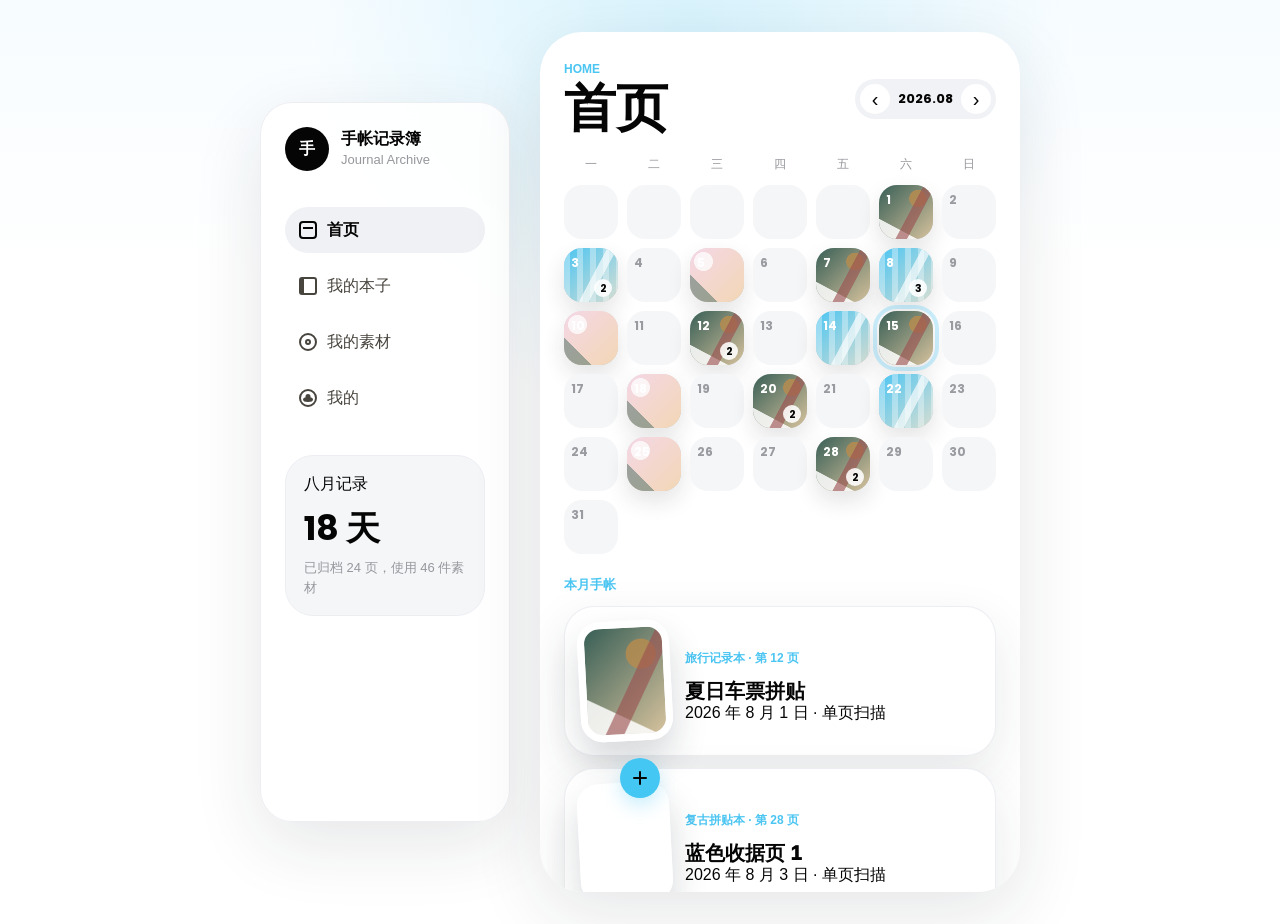
==== index.html @ 71280b36 "Add files via upload" ====
<!doctype html>
<html lang="zh-CN">
  <head>
    <meta charset="UTF-8" />
    <meta name="viewport" content="width=device-width, initial-scale=1.0" />
    <title>手帐记录簿</title>
    <link rel="stylesheet" href="./styles.css" />
  </head>
  <body>
    <main class="app-shell">
      <aside class="sidebar">
        <div class="brand">
          <div class="brand-mark">手</div>
          <div>
            <p>手帐记录簿</p>
            <span>Journal Archive</span>
          </div>
        </div>

        <nav class="nav-list" aria-label="主导航">
          <button class="nav-item active" data-view="calendar" type="button">
            <span class="icon calendar-icon"></span>
            首页
          </button>
          <button class="nav-item" data-view="notebooks" type="button">
            <span class="icon book-icon"></span>
            我的本子
          </button>
          <button class="nav-item" data-view="materials" type="button">
            <span class="icon tape-icon"></span>
            我的素材
          </button>
          <button class="nav-item" data-view="profile" type="button">
            <span class="icon user-icon"></span>
            我的
          </button>
        </nav>

        <section class="month-summary" aria-label="本月概览">
          <p>八月记录</p>
          <strong>18 天</strong>
          <span>已归档 24 页，使用 46 件素材</span>
        </section>
      </aside>

      <section class="phone-frame">
        <nav class="bottom-tabs" aria-label="底部导航">
          <button class="bottom-tab active" data-view="calendar" type="button">
            <span class="icon calendar-icon"></span>
            首页
          </button>
          <button class="bottom-tab" data-view="notebooks" type="button">
            <span class="icon book-icon"></span>
            我的本子
          </button>
          <button class="bottom-tab" data-view="materials" type="button">
            <span class="icon tape-icon"></span>
            我的素材
          </button>
          <button class="bottom-tab" data-view="profile" type="button">
            <span class="icon user-icon"></span>
            我的
          </button>
        </nav>

        <section class="view active" id="calendar-view">
          <div class="view-head">
            <div>
              <span class="eyebrow">Home</span>
              <h1>首页</h1>
            </div>
            <div class="month-switcher" aria-label="月份切换">
              <button type="button" aria-label="上个月">‹</button>
              <strong>2026.08</strong>
              <button type="button" aria-label="下个月">›</button>
            </div>
          </div>

          <div class="week-row" aria-hidden="true">
            <span>一</span><span>二</span><span>三</span><span>四</span><span>五</span><span>六</span><span>日</span>
          </div>

          <div class="calendar-grid" id="calendar-grid" aria-label="手帐日历"></div>

          <button class="home-add-button" id="home-add-button" type="button" aria-label="新增手帐记录">
            <span class="plus-icon"></span>
          </button>

          <section class="entry-list-block" aria-label="手帐卡片">
            <div class="entry-list-head">
              <p id="entry-list-kicker">本月手帐</p>
              <button class="clear-filter" id="clear-filter" type="button">全部</button>
            </div>
            <div class="entry-card-list" id="entry-card-list"></div>
          </section>
        </section>

        <section class="view" id="notebooks-view">
          <div class="view-head">
            <div>
              <span class="eyebrow">Notebook</span>
              <h1>我的本子</h1>
            </div>
            <button class="text-button" type="button">新增本子</button>
          </div>

          <div class="notebook-feature">
            <div class="notebook-cover">
              <span>2026</span>
            </div>
            <div>
              <p>正在使用</p>
              <h2>复古拼贴本</h2>
              <span>Midori A6 · 42 / 96 页</span>
            </div>
          </div>

          <div class="page-grid" aria-label="本子页面">
            <button class="page-thumb paper-collage" type="button"><span>40</span></button>
            <button class="page-thumb fresh" type="button"><span>41</span></button>
            <button class="page-thumb paper-collage blue" type="button"><span>42</span></button>
            <button class="page-thumb blank" type="button"><span>43</span></button>
            <button class="page-thumb paper-collage rose" type="button"><span>44</span></button>
            <button class="page-thumb blank" type="button"><span>45</span></button>
          </div>

          <section class="link-panel">
            <h2>扫描件归档</h2>
            <p>上传作品时选择本子、页码和单页 / 跨页，之后可以从本子详情里按页翻看。</p>
            <button class="primary-button" data-view="calendar" type="button">回首页新增手帐</button>
          </section>
        </section>

        <section class="view" id="materials-view">
          <div class="view-head">
            <div>
              <span class="eyebrow">Materials</span>
              <h1>我的素材</h1>
            </div>
            <button class="text-button" type="button">新增素材</button>
          </div>

          <div class="filter-row">
            <button class="active" type="button">全部</button>
            <button type="button">贴纸</button>
            <button type="button">胶带</button>
            <button type="button">推荐</button>
          </div>

          <div class="material-list">
            <article class="material-card">
              <div class="material-image leaf"></div>
              <div>
                <h2>植物旧票贴纸包</h2>
                <p>OURS · 2026/08/03 · ¥38</p>
                <span>推荐：纸质好，适合复古拼贴</span>
              </div>
            </article>
            <article class="material-card">
              <div class="material-image grid"></div>
              <div>
                <h2>蓝灰格纹胶带</h2>
                <p>mt · 2026/07/18 · ¥22</p>
                <span>一般：颜色好看，但边缘容易翘</span>
              </div>
            </article>
            <article class="material-card">
              <div class="material-image ticket"></div>
              <div>
                <h2>旅行票据便签</h2>
                <p>TRAVELER'S · 2026/06/21 · ¥46</p>
                <span>推荐：做日期标题很省心</span>
              </div>
            </article>
          </div>
        </section>

        <section class="view" id="profile-view">
          <div class="view-head">
            <div>
              <span class="eyebrow">Profile</span>
              <h1>我的主页</h1>
            </div>
          </div>

          <section class="profile-hero">
            <div class="profile-avatar">W</div>
            <div>
              <h2>Yichun 的手帐档案</h2>
              <p>最近归档到复古拼贴本第 42 页</p>
            </div>
          </section>

          <section class="profile-stats" aria-label="我的数据">
            <article class="profile-stat-card">
              <span>归档手帐</span>
              <strong>6</strong>
              <small>张</small>
            </article>
            <article class="profile-stat-card">
              <span>我的素材</span>
              <strong>6</strong>
              <small>件</small>
            </article>
            <article class="profile-stat-card">
              <span>我的手帐本</span>
              <strong>3</strong>
              <small>本</small>
            </article>
          </section>
        </section>

        <section class="view record-view" id="record-view">
          <header class="subpage-head">
            <button class="back-button" id="record-back" type="button" aria-label="返回首页">‹</button>
            <div>
              <span class="eyebrow">New Page</span>
              <h1>记录手帐</h1>
            </div>
          </header>

          <form class="entry-form">
            <section class="scan-result active" id="scan-result" aria-live="polite">
              <div class="scan-result-image paper-collage blue"></div>
              <div>
                <p id="scan-status">扫描完成</p>
                <h2>手帐页预览</h2>
                <span>已自动检测页面边缘并完成校正</span>
              </div>
            </section>

            <div class="form-grid">
              <label>
                日期
                <input type="date" value="2026-08-15" />
              </label>
              <label>
                标题
                <input type="text" value="海边票根拼贴" />
              </label>
              <label>
                选择本子
                <select>
                  <option>复古拼贴本</option>
                  <option>旅行记录本</option>
                  <option>日常拼贴本</option>
                </select>
              </label>
              <label>
                页码
                <input type="number" value="42" />
              </label>
              <label>
                页面类型
                <select>
                  <option>单页</option>
                  <option>跨页</option>
                  <option>正面</option>
                  <option>背面</option>
                </select>
              </label>
            </div>

            <button class="primary-button" type="button">保存到本子和首页</button>
          </form>
        </section>

        <section class="source-sheet" id="source-sheet" aria-hidden="true">
          <button class="sheet-backdrop" id="sheet-backdrop" type="button" aria-label="关闭"></button>
          <div class="sheet-panel">
            <div class="sheet-handle"></div>
            <h2>新增手帐页</h2>
            <p>选择照片来源</p>
            <button class="source-option" id="camera-option" type="button">
              <span class="camera-symbol"></span>
              打开相机
            </button>
            <button class="source-option" id="album-option" type="button">
              <span class="album-symbol"></span>
              我的相簿
            </button>
            <button class="source-cancel" id="source-cancel" type="button">取消</button>
          </div>
        </section>

        <input id="scan-input" class="hidden-file-input" type="file" accept="image/*" />

        <section class="story-viewer" id="story-viewer" aria-hidden="true">
          <button class="story-close" id="story-close" type="button" aria-label="返回首页">‹</button>
          <div class="story-progress" aria-hidden="true">
            <span></span>
            <span></span>
            <span></span>
          </div>
          <div class="story-stage">
            <div class="story-paper paper-collage" id="story-paper"></div>
          </div>
          <article class="story-caption">
            <p id="story-date">2026 年 8 月 15 日</p>
            <h2 id="story-title">海边票根拼贴</h2>
            <span id="story-meta">复古拼贴本 · 第 42 页 · 单页扫描</span>
            <div class="story-tags" id="story-tags"></div>
            <small id="story-note">今天用了偏冷的蓝灰色，和旧票据很搭。</small>
          </article>
        </section>
      </section>
    </main>

    <script src="./script.js"></script>
  </body>
</html>
---- styles.css ----
@import url("https://fonts.googleapis.com/css2?family=Poppins:wght@600;700;800;900&display=swap");

:root {
  color-scheme: light;
  --number-font: "Poppins", ui-sans-serif, -apple-system, BlinkMacSystemFont, "Segoe UI", sans-serif;
  --ink: #050505;
  --muted: #96979c;
  --paper: #ffffff;
  --paper-deep: #f4f5f7;
  --line: #eceef2;
  --green: #44c7f3;
  --red: #34bfee;
  --blue: #4bc5f2;
  --pink: #f4d7e6;
  --gold: #ffd447;
  --shadow: 0 22px 70px rgba(30, 36, 44, 0.11);
  --soft-shadow: 0 18px 48px rgba(38, 45, 56, 0.1);
}

* {
  box-sizing: border-box;
}

body {
  margin: 0;
  min-height: 100vh;
  background:
    radial-gradient(circle at 54% 5%, rgba(64, 199, 243, 0.18), transparent 34%),
    linear-gradient(180deg, #f7fcff 0%, #ffffff 30%, #ffffff 100%);
  color: var(--ink);
  font-family:
    ui-sans-serif,
    -apple-system,
    BlinkMacSystemFont,
    "Segoe UI",
    sans-serif;
}

button,
input,
select,
textarea {
  font: inherit;
}

button {
  cursor: pointer;
}

.app-shell {
  display: grid;
  grid-template-columns: 250px minmax(360px, 480px);
  gap: 30px;
  align-items: center;
  justify-content: center;
  min-height: 100vh;
  padding: 32px;
}

.sidebar {
  min-height: 720px;
  padding: 24px;
  border: 1px solid rgba(235, 237, 241, 0.9);
  border-radius: 32px;
  background: rgba(255, 255, 255, 0.86);
  box-shadow: var(--shadow);
  backdrop-filter: blur(18px);
}

.brand {
  display: flex;
  gap: 12px;
  align-items: center;
  margin-bottom: 36px;
}

.brand-mark {
  display: grid;
  width: 44px;
  height: 44px;
  place-items: center;
  border-radius: 50%;
  background: #050505;
  color: white;
  font-weight: 700;
}

.brand p,
.brand span,
.month-summary p,
.month-summary span,
.notebook-feature p,
.material-card p {
  margin: 0;
}

.brand p {
  font-weight: 900;
}

.brand span,
.month-summary span,
.notebook-feature span,
.material-card p,
.material-card span,
.link-panel p,
.upload-box small {
  color: var(--muted);
  font-size: 13px;
  line-height: 1.5;
}

.nav-list {
  display: grid;
  gap: 10px;
}

.nav-item {
  display: flex;
  align-items: center;
  gap: 10px;
  width: 100%;
  min-height: 46px;
  padding: 0 14px;
  border: 0;
  border-radius: 999px;
  background: transparent;
  color: #48443e;
  text-align: left;
}

.nav-item.active {
  background: #f0f1f4;
  color: var(--ink);
  font-weight: 900;
}

.icon {
  position: relative;
  width: 18px;
  height: 18px;
  flex: 0 0 auto;
}

.calendar-icon {
  border: 2px solid currentColor;
  border-radius: 4px;
}

.calendar-icon::before {
  position: absolute;
  top: 4px;
  left: 2px;
  right: 2px;
  height: 2px;
  background: currentColor;
  content: "";
}

.book-icon {
  border: 2px solid currentColor;
  border-left-width: 5px;
  border-radius: 3px;
}

.tape-icon {
  border: 2px solid currentColor;
  border-radius: 50%;
}

.tape-icon::before {
  position: absolute;
  inset: 4px;
  border: 2px solid currentColor;
  border-radius: 50%;
  content: "";
}

.plus-icon::before,
.plus-icon::after {
  position: absolute;
  inset: 8px 2px auto;
  height: 2px;
  border-radius: 2px;
  background: currentColor;
  content: "";
}

.plus-icon::after {
  transform: rotate(90deg);
}

.user-icon {
  border: 2px solid currentColor;
  border-radius: 50%;
}

.user-icon::before,
.user-icon::after {
  position: absolute;
  left: 50%;
  border-radius: 50%;
  background: currentColor;
  content: "";
  transform: translateX(-50%);
}

.user-icon::before {
  top: 3px;
  width: 5px;
  height: 5px;
}

.user-icon::after {
  bottom: 3px;
  width: 10px;
  height: 5px;
}

.month-summary {
  margin-top: 34px;
  padding: 18px;
  border-radius: 28px;
  background: #f5f6f8;
  border: 1px solid var(--line);
}

.month-summary strong {
  display: block;
  margin: 8px 0 4px;
  font-size: 34px;
}

.phone-frame {
  position: relative;
  overflow: hidden;
  min-height: 760px;
  max-height: 860px;
  border: 0;
  border-radius: 42px;
  background: var(--paper);
  box-shadow: var(--shadow);
}

.mobile-topbar {
  display: none;
}

.bottom-tabs {
  display: none;
}

.view {
  display: none;
  min-height: 736px;
  padding: 30px 24px 116px;
}

.view.active {
  display: block;
}

.view-head {
  display: flex;
  align-items: center;
  justify-content: space-between;
  gap: 16px;
  margin-bottom: 20px;
}

.eyebrow {
  display: block;
  margin-bottom: 4px;
  color: var(--blue);
  font-size: 12px;
  font-weight: 800;
  letter-spacing: 0;
  text-transform: uppercase;
}

h1,
h2 {
  margin: 0;
  letter-spacing: 0;
}

h1 {
  font-size: 52px;
  line-height: 1.08;
  font-weight: 950;
}

h2 {
  font-size: 20px;
  line-height: 1.2;
  font-weight: 950;
}

.month-switcher strong,
.day-cell span,
.day-cell small,
.calendar-strip strong,
.month-summary strong,
.notebook-cover span,
.page-thumb span,
.material-card p,
.profile-stat-card strong,
.profile-stat-card small,
input[type="date"],
input[type="number"],
#story-date,
#story-meta {
  font-family: var(--number-font);
}

.month-switcher {
  display: flex;
  align-items: center;
  gap: 8px;
  padding: 5px;
  border: 0;
  border-radius: 999px;
  background: #f1f2f5;
}

.month-switcher button,
.round-button {
  display: grid;
  width: 30px;
  height: 30px;
  place-items: center;
  border: 0;
  border-radius: 50%;
  background: #ffffff;
  color: var(--ink);
  font-size: 20px;
}

.search-pill {
  display: flex;
  align-items: center;
  gap: 12px;
  height: 62px;
  margin: 24px 0 34px;
  padding: 0 24px;
  border-radius: 999px;
  background: #f0f1f4;
  color: var(--muted);
}

.search-pill input {
  height: auto;
  padding: 0;
  border: 0;
  background: transparent;
  color: var(--ink);
  font-size: 26px;
  font-weight: 800;
}

.search-pill input::placeholder {
  color: #9b9ca1;
}

.search-icon {
  position: relative;
  width: 28px;
  height: 28px;
  flex: 0 0 auto;
  border: 4px solid #050505;
  border-radius: 50%;
}

.search-icon::after {
  position: absolute;
  right: -9px;
  bottom: -7px;
  width: 13px;
  height: 4px;
  border-radius: 999px;
  background: #050505;
  content: "";
  transform: rotate(45deg);
}

.month-switcher strong {
  font-size: 13px;
}

.calendar-strip {
  display: grid;
  grid-template-columns: repeat(3, 1fr);
  gap: 10px;
  margin-bottom: 18px;
}

.calendar-strip div {
  padding: 14px 10px;
  border: 1px solid var(--line);
  border-radius: 8px;
  background: #fffaf0;
}

.calendar-strip strong,
.calendar-strip span {
  display: block;
  text-align: center;
}

.calendar-strip strong {
  font-size: 20px;
}

.calendar-strip span {
  color: var(--muted);
  font-size: 12px;
}

.week-row,
.calendar-grid {
  display: grid;
  grid-template-columns: repeat(7, minmax(0, 1fr));
  gap: 9px;
}

.week-row {
  margin-top: 10px;
  margin-bottom: 12px;
  color: var(--muted);
  font-size: 12px;
  text-align: center;
}

.day-cell {
  position: relative;
  display: grid;
  aspect-ratio: 1;
  min-width: 0;
  place-items: center;
  border: 0;
  border-radius: 18px;
  background: #f5f6f8;
  color: #9a9ba0;
  font-weight: 700;
}

.day-cell.has-entry {
  overflow: hidden;
  border-color: transparent;
  color: #fff;
  box-shadow:
    inset 0 -34px 28px rgba(0, 0, 0, 0.2),
    0 10px 22px rgba(30, 36, 44, 0.12);
}

.day-cell.today {
  outline: 4px solid rgba(68, 199, 243, 0.28);
  outline-offset: 2px;
}

.day-cell.selected {
  outline: 3px solid #050505;
  outline-offset: 2px;
}

.day-cell span {
  position: absolute;
  top: 6px;
  left: 7px;
  z-index: 2;
  font-size: 12px;
  font-weight: 700;
}

.day-cell small {
  position: absolute;
  right: 6px;
  bottom: 5px;
  z-index: 2;
  min-width: 18px;
  height: 18px;
  padding: 0 4px;
  border-radius: 999px;
  background: rgba(255, 255, 255, 0.88);
  color: var(--ink);
  font-size: 11px;
  font-weight: 700;
  line-height: 18px;
  text-align: center;
}

.day-art {
  position: absolute;
  inset: 0;
}

.home-add-button {
  position: fixed;
  left: 50%;
  bottom: 102px;
  z-index: 24;
  display: grid;
  width: 40px;
  height: 40px;
  place-items: center;
  margin: 0;
  border: 0;
  border-radius: 50%;
  background: #44c7f3;
  color: #050505;
  box-shadow: 0 8px 18px rgba(68, 199, 243, 0.28);
  transform: translateX(-50%);
}

.home-add-button .plus-icon {
  width: 16px;
  height: 16px;
}

.home-add-button .plus-icon::before,
.home-add-button .plus-icon::after {
  top: 50%;
  left: 50%;
  right: auto;
  width: 14px;
  height: 2px;
  background: currentColor;
  transform: translate(-50%, -50%);
}

.home-add-button .plus-icon::after {
  transform: translate(-50%, -50%) rotate(90deg);
}

.subpage-head {
  display: flex;
  align-items: center;
  gap: 16px;
  margin-bottom: 22px;
}

.back-button {
  display: grid;
  width: 44px;
  height: 44px;
  flex: 0 0 auto;
  place-items: center;
  border: 0;
  border-radius: 50%;
  background: #f0f1f4;
  color: #050505;
  font-size: 34px;
  line-height: 1;
}

.record-view h1 {
  font-size: 42px;
}

.source-sheet {
  position: absolute;
  inset: 0;
  z-index: 50;
  display: none;
}

.source-sheet.open {
  display: block;
}

.sheet-backdrop {
  position: absolute;
  inset: 0;
  border: 0;
  background: rgba(0, 0, 0, 0.16);
  backdrop-filter: blur(5px);
}

.sheet-panel {
  position: absolute;
  right: 14px;
  bottom: 14px;
  left: 14px;
  padding: 12px 14px 14px;
  border-radius: 34px;
  background: rgba(255, 255, 255, 0.94);
  box-shadow: 0 28px 80px rgba(30, 36, 44, 0.24);
  backdrop-filter: blur(18px);
}

.sheet-handle {
  width: 48px;
  height: 5px;
  margin: 0 auto 18px;
  border-radius: 999px;
  background: #d2d4d9;
}

.sheet-panel h2,
.sheet-panel p {
  margin: 0;
  text-align: center;
}

.sheet-panel h2 {
  font-size: 24px;
}

.sheet-panel p {
  margin-top: 5px;
  margin-bottom: 16px;
  color: var(--muted);
  font-size: 14px;
  font-weight: 800;
}

.source-option,
.source-cancel {
  width: 100%;
  min-height: 58px;
  border: 0;
  border-radius: 22px;
  font-weight: 950;
}

.source-option {
  display: flex;
  align-items: center;
  justify-content: center;
  gap: 10px;
  margin-bottom: 10px;
  background: #f0f1f4;
  color: #050505;
  font-size: 18px;
}

.source-cancel {
  margin-top: 4px;
  background: #050505;
  color: #ffffff;
}

.camera-symbol,
.album-symbol {
  position: relative;
  width: 24px;
  height: 20px;
  flex: 0 0 auto;
}

.camera-symbol {
  border: 3px solid currentColor;
  border-radius: 7px;
}

.camera-symbol::before {
  position: absolute;
  top: -7px;
  left: 5px;
  width: 10px;
  height: 5px;
  border-radius: 4px 4px 0 0;
  background: currentColor;
  content: "";
}

.camera-symbol::after {
  position: absolute;
  top: 4px;
  left: 7px;
  width: 6px;
  height: 6px;
  border: 2px solid currentColor;
  border-radius: 50%;
  content: "";
}

.album-symbol {
  border: 3px solid currentColor;
  border-radius: 6px;
  transform: rotate(-4deg);
}

.album-symbol::before {
  position: absolute;
  inset: 3px -6px -5px 5px;
  border: 3px solid currentColor;
  border-radius: 6px;
  content: "";
}

.hidden-file-input {
  position: absolute;
  width: 1px;
  height: 1px;
  opacity: 0;
  pointer-events: none;
}

.paper-collage,
.day-art.paper-collage {
  background:
    linear-gradient(118deg, transparent 54%, rgba(154, 79, 79, 0.62) 55% 68%, transparent 69%),
    linear-gradient(28deg, rgba(255, 255, 255, 0.85) 0 24%, transparent 25%),
    radial-gradient(circle at 72% 25%, rgba(185, 139, 76, 0.8) 0 15%, transparent 16%),
    linear-gradient(135deg, #385f56, #d6c29d);
}

.day-art.blue,
.paper-collage.blue {
  background:
    linear-gradient(118deg, transparent 52%, rgba(255, 255, 255, 0.65) 53% 64%, transparent 65%),
    repeating-linear-gradient(90deg, rgba(255, 255, 255, 0.35) 0 6px, transparent 6px 13px),
    linear-gradient(135deg, var(--blue), #d8ded2);
}

.day-art.rose,
.paper-collage.rose {
  background:
    radial-gradient(circle at 25% 25%, rgba(255, 255, 255, 0.76) 0 16%, transparent 17%),
    linear-gradient(45deg, rgba(49, 95, 85, 0.45) 0 25%, transparent 26%),
    linear-gradient(135deg, var(--pink), #f3d7b5);
}

.entry-card,
.notebook-feature,
.material-card,
.link-panel {
  display: flex;
  gap: 14px;
  align-items: center;
  margin-top: 22px;
  padding: 14px;
  width: 100%;
  border: 1px solid rgba(235, 237, 241, 0.9);
  border-radius: 30px;
  background: #ffffff;
  color: var(--ink);
  text-align: left;
  box-shadow: var(--soft-shadow);
  font: inherit;
}

.entry-list-block {
  margin-top: 22px;
}

.entry-list-head {
  display: flex;
  align-items: center;
  justify-content: space-between;
  gap: 12px;
  margin-bottom: 12px;
}

.entry-list-head p {
  margin: 0;
  color: var(--blue);
  font-size: 13px;
  font-weight: 950;
}

.clear-filter {
  min-height: 32px;
  padding: 0 14px;
  border: 0;
  border-radius: 999px;
  background: #f0f1f4;
  color: #050505;
  font-size: 13px;
  font-weight: 900;
}

.clear-filter[hidden] {
  display: none;
}

.entry-card-list {
  display: grid;
  gap: 12px;
}

.entry-card {
  margin-top: 0;
  appearance: none;
}

.entry-card h2 {
  margin-top: 3px;
}

.scan-preview {
  width: 92px;
  height: 120px;
  flex: 0 0 auto;
  border: 7px solid #ffffff;
  border-radius: 22px;
  box-shadow: 0 18px 34px rgba(36, 43, 53, 0.18);
  transform: rotate(-3deg);
}

.entry-card p,
.notebook-feature p {
  color: var(--blue);
  font-size: 12px;
  font-weight: 800;
}

.text-button,
.primary-button {
  border: 0;
  border-radius: 999px;
  font-weight: 950;
}

.text-button {
  padding: 10px 12px;
  background: #f0f1f4;
  color: #050505;
}

.primary-button {
  min-height: 46px;
  padding: 0 18px;
  background: #050505;
  color: white;
}

.notebook-feature {
  align-items: stretch;
  margin-top: 0;
}

.notebook-cover {
  display: grid;
  width: 112px;
  min-height: 150px;
  place-items: end center;
  padding: 18px 12px;
  border-radius: 24px;
  background:
    linear-gradient(90deg, rgba(0, 0, 0, 0.15) 0 7px, transparent 8px),
    linear-gradient(135deg, #dff7ff, #ffffff 42%, #44c7f3);
  color: #050505;
  font-weight: 900;
  box-shadow: var(--soft-shadow);
}

.page-grid {
  display: grid;
  grid-template-columns: repeat(3, 1fr);
  gap: 14px;
  margin-top: 18px;
}

.page-thumb {
  position: relative;
  aspect-ratio: 0.72;
  border: 8px solid #ffffff;
  border-radius: 24px;
  overflow: hidden;
  background: #f5f6f8;
  box-shadow: var(--soft-shadow);
}

.page-thumb span {
  position: absolute;
  right: 7px;
  bottom: 6px;
  padding: 2px 6px;
  border-radius: 999px;
  background: rgba(255, 255, 255, 0.9);
  color: var(--ink);
  font-size: 11px;
  font-weight: 800;
}

.page-thumb.fresh {
  background:
    repeating-linear-gradient(0deg, rgba(106, 135, 168, 0.18) 0 1px, transparent 1px 18px),
    #f7f8fa;
}

.page-thumb.blank {
  background: #f6f7f9;
}

.link-panel {
  display: block;
}

.link-panel p {
  margin: 8px 0 14px;
}

.filter-row {
  display: flex;
  gap: 8px;
  overflow-x: auto;
  padding-bottom: 4px;
}

.filter-row button {
  min-height: 36px;
  padding: 0 14px;
  border: 0;
  border-radius: 999px;
  background: #f0f1f4;
  white-space: nowrap;
}

.filter-row button.active {
  background: var(--ink);
  color: white;
}

.material-list {
  display: grid;
  gap: 12px;
  margin-top: 18px;
}

.material-card {
  margin-top: 0;
}

.material-image {
  width: 72px;
  height: 72px;
  flex: 0 0 auto;
  border: 6px solid #ffffff;
  border-radius: 22px;
  box-shadow: 0 12px 24px rgba(38, 45, 56, 0.12);
}

.material-image.leaf {
  background:
    radial-gradient(ellipse at 35% 35%, rgba(49, 95, 85, 0.85) 0 20%, transparent 21%),
    radial-gradient(ellipse at 68% 60%, rgba(49, 95, 85, 0.55) 0 18%, transparent 19%),
    #eadfce;
}

.material-image.grid {
  background:
    repeating-linear-gradient(0deg, rgba(255, 255, 255, 0.45) 0 5px, transparent 5px 12px),
    repeating-linear-gradient(90deg, rgba(255, 255, 255, 0.45) 0 5px, transparent 5px 12px),
    var(--blue);
}

.material-image.ticket {
  background:
    radial-gradient(circle at left center, #fffaf2 0 9px, transparent 10px),
    radial-gradient(circle at right center, #fffaf2 0 9px, transparent 10px),
    linear-gradient(90deg, #d5a06f 0 34%, #f2d8a8 35% 66%, #9a4f4f 67%);
}

.entry-form {
  display: grid;
  gap: 16px;
}

.entry-form.scanned .upload-box {
  min-height: 102px;
  border-style: solid;
}

.profile-hero {
  display: flex;
  gap: 14px;
  align-items: center;
  margin-bottom: 16px;
  padding: 14px;
  border: 1px solid rgba(235, 237, 241, 0.9);
  border-radius: 30px;
  background: #ffffff;
  box-shadow: var(--soft-shadow);
}

.profile-avatar {
  display: grid;
  width: 58px;
  height: 58px;
  flex: 0 0 auto;
  place-items: center;
  border-radius: 50%;
  background: var(--blue);
  color: white;
  font-size: 22px;
  font-weight: 900;
}

.profile-hero p {
  margin: 6px 0 0;
  color: var(--muted);
  font-size: 13px;
  line-height: 1.5;
}

.profile-actions {
  display: grid;
  grid-template-columns: 1fr 1fr;
  gap: 10px;
  margin-bottom: 16px;
}

.profile-stats {
  display: grid;
  gap: 12px;
}

.profile-stat-card {
  display: grid;
  grid-template-columns: 1fr auto auto;
  gap: 8px;
  align-items: baseline;
  padding: 22px;
  border-radius: 30px;
  background: #f5f6f8;
  box-shadow: inset 0 0 0 1px rgba(235, 237, 241, 0.72);
}

.profile-stat-card span {
  font-size: 18px;
  font-weight: 950;
}

.profile-stat-card strong {
  font-size: 42px;
  font-weight: 950;
  line-height: 1;
}

.profile-stat-card small {
  color: var(--muted);
  font-size: 16px;
  font-weight: 900;
}

.upload-box {
  display: grid;
  min-height: 158px;
  place-items: center;
  padding: 24px;
  border: 0;
  border-radius: 30px;
  background:
    radial-gradient(circle at 50% 0%, rgba(68, 199, 243, 0.18), transparent 42%),
    #f5f6f8;
  box-shadow: inset 0 0 0 1px rgba(235, 237, 241, 0.7);
  text-align: center;
}

.upload-box strong,
.upload-box small {
  display: block;
}

.upload-box input {
  position: absolute;
  opacity: 0;
  pointer-events: none;
}

.upload-icon {
  position: relative;
  width: 38px;
  height: 38px;
  margin-bottom: 8px;
  border: 3px solid #050505;
  border-radius: 12px;
}

.upload-icon::before,
.upload-icon::after {
  position: absolute;
  content: "";
}

.upload-icon::before {
  left: 8px;
  right: 8px;
  bottom: 8px;
  height: 12px;
  border-radius: 3px;
  background: #050505;
}

.upload-icon::after {
  top: 7px;
  left: 12px;
  width: 10px;
  height: 10px;
  border-radius: 50%;
  background: var(--blue);
}

.scan-result {
  display: none;
  gap: 14px;
  align-items: center;
  padding: 12px;
  border: 1px solid rgba(235, 237, 241, 0.9);
  border-radius: 30px;
  background: #ffffff;
  box-shadow: var(--soft-shadow);
}

.scan-result.active,
.entry-form.scanned .scan-result,
.entry-form.scanning .scan-result {
  display: flex;
}

.scan-result-image {
  width: 76px;
  height: 106px;
  flex: 0 0 auto;
  border: 6px solid #ffffff;
  border-radius: 20px;
  box-shadow: 0 16px 30px rgba(38, 45, 56, 0.16);
  transform: perspective(400px) rotateX(0deg);
}

.entry-form.scanning .scan-result-image {
  filter: blur(1px) saturate(0.8);
}

.entry-form.scanned .scan-result-image {
  filter: contrast(1.08) brightness(1.08) saturate(0.92);
}

.scan-result p,
.scan-result h2,
.scan-result span {
  margin: 0;
}

.scan-result p {
  color: var(--blue);
  font-size: 12px;
  font-weight: 900;
}

.scan-result span {
  display: block;
  margin-top: 5px;
  color: var(--muted);
  font-size: 13px;
  line-height: 1.5;
}

.form-grid {
  display: grid;
  grid-template-columns: repeat(2, minmax(0, 1fr));
  gap: 12px;
}

label {
  display: grid;
  gap: 7px;
  color: #050505;
  font-size: 13px;
  font-weight: 900;
}

input,
select,
textarea {
  width: 100%;
  min-width: 0;
  border: 0;
  border-radius: 18px;
  background: #f5f6f8;
  color: var(--ink);
  outline: none;
}

input,
select {
  height: 44px;
  padding: 0 12px;
}

textarea {
  min-height: 96px;
  resize: vertical;
  padding: 12px;
  line-height: 1.5;
}

.story-viewer {
  position: absolute;
  inset: 0;
  z-index: 40;
  display: none;
  min-height: 100%;
  padding: 18px;
  background: #090909;
  color: white;
}

.story-viewer.open {
  display: grid;
  grid-template-rows: auto minmax(0, 1fr) auto;
  gap: 14px;
}

.story-close {
  position: absolute;
  top: 22px;
  right: 20px;
  z-index: 3;
  width: 34px;
  height: 34px;
  border: 0;
  border-radius: 50%;
  background: rgba(255, 255, 255, 0.16);
  color: white;
  font-size: 26px;
  line-height: 1;
}

.story-progress {
  display: grid;
  grid-template-columns: repeat(3, 1fr);
  gap: 6px;
  padding-right: 46px;
}

.story-progress span {
  height: 3px;
  border-radius: 999px;
  background: rgba(255, 255, 255, 0.28);
}

.story-progress span:first-child {
  background: white;
}

.story-stage {
  position: relative;
  display: grid;
  min-height: 0;
  place-items: center;
}

.story-paper {
  width: min(86%, 330px);
  aspect-ratio: 0.72;
  border: 10px solid #ffffff;
  border-radius: 26px;
  box-shadow: 0 26px 80px rgba(0, 0, 0, 0.46);
}

.story-nav {
  position: absolute;
  top: 50%;
  display: grid;
  width: 36px;
  height: 54px;
  place-items: center;
  border: 0;
  border-radius: 999px;
  background: rgba(255, 255, 255, 0.16);
  color: white;
  font-size: 34px;
  transform: translateY(-50%);
}

.story-nav.prev {
  left: 0;
}

.story-nav.next {
  right: 0;
}

.story-caption {
  padding: 14px 4px 2px;
}

.story-caption p,
.story-caption span,
.story-caption small {
  margin: 0;
}

.story-caption p {
  color: rgba(255, 255, 255, 0.62);
  font-size: 13px;
  font-weight: 800;
}

.story-caption h2 {
  margin-top: 5px;
  font-size: 24px;
}

.story-caption span,
.story-caption small {
  display: block;
  color: rgba(255, 255, 255, 0.72);
  font-size: 13px;
  line-height: 1.5;
}

.story-tags {
  display: flex;
  flex-wrap: wrap;
  gap: 7px;
  margin: 12px 0 10px;
}

.story-tags span {
  padding: 5px 9px;
  border: 1px solid rgba(255, 255, 255, 0.18);
  border-radius: 999px;
  background: rgba(255, 255, 255, 0.1);
}

@media (max-width: 760px) {
  .app-shell {
    display: block;
    padding: 0;
  }

  .sidebar {
    display: none;
  }

  .phone-frame {
    min-height: 100vh;
    max-height: none;
    border: 0;
    border-radius: 0;
  }

  .mobile-topbar {
    display: flex;
    align-items: center;
    justify-content: space-between;
    padding: 18px 24px 8px;
  }

  .mobile-topbar p,
  .mobile-topbar span {
    margin: 0;
  }

  .mobile-topbar p {
    font-weight: 950;
  }

  .mobile-topbar span {
    color: var(--muted);
    font-size: 12px;
  }

  .round-button {
    width: 48px;
    height: 48px;
    background: #ffffff;
    box-shadow: var(--soft-shadow);
  }

  .round-button::before,
  .round-button::after {
    display: block;
    width: 14px;
    height: 2px;
    grid-area: 1 / 1;
    border-radius: 2px;
    background: #fff;
    content: "";
  }

  .round-button::after {
    transform: rotate(90deg);
  }

  .profile-dot::before,
  .profile-dot::after {
    display: none;
  }

  .profile-dot {
    background:
      radial-gradient(circle at 50% 35%, #050505 0 5px, transparent 6px),
      radial-gradient(ellipse at 50% 75%, #050505 0 10px, transparent 11px),
      #ffffff;
  }

  .view {
    min-height: auto;
    padding: 18px 24px 116px;
  }

  .bottom-tabs {
    position: fixed;
    right: 28px;
    bottom: 18px;
    left: 28px;
    z-index: 20;
    display: grid;
    grid-template-columns: repeat(4, 1fr);
    gap: 6px;
    padding: 8px;
    border: 1px solid rgba(236, 238, 242, 0.72);
    border-radius: 999px;
    background: rgba(255, 255, 255, 0.9);
    box-shadow: 0 22px 60px rgba(30, 36, 44, 0.16);
    backdrop-filter: blur(18px);
  }

  .bottom-tab {
    display: grid;
    min-height: 56px;
    place-items: center;
    gap: 3px;
    border: 0;
    border-radius: 999px;
    background: transparent;
    color: #9b9ca1;
    font-size: 11px;
    font-weight: 800;
  }

  .bottom-tab.active {
    background: #f0f1f4;
    color: var(--ink);
  }

  .phone-frame.record-mode .bottom-tabs {
    display: none;
  }

  .month-switcher strong {
    display: none;
  }

  .form-grid {
    grid-template-columns: 1fr;
  }

  .story-viewer {
    position: fixed;
  }
}
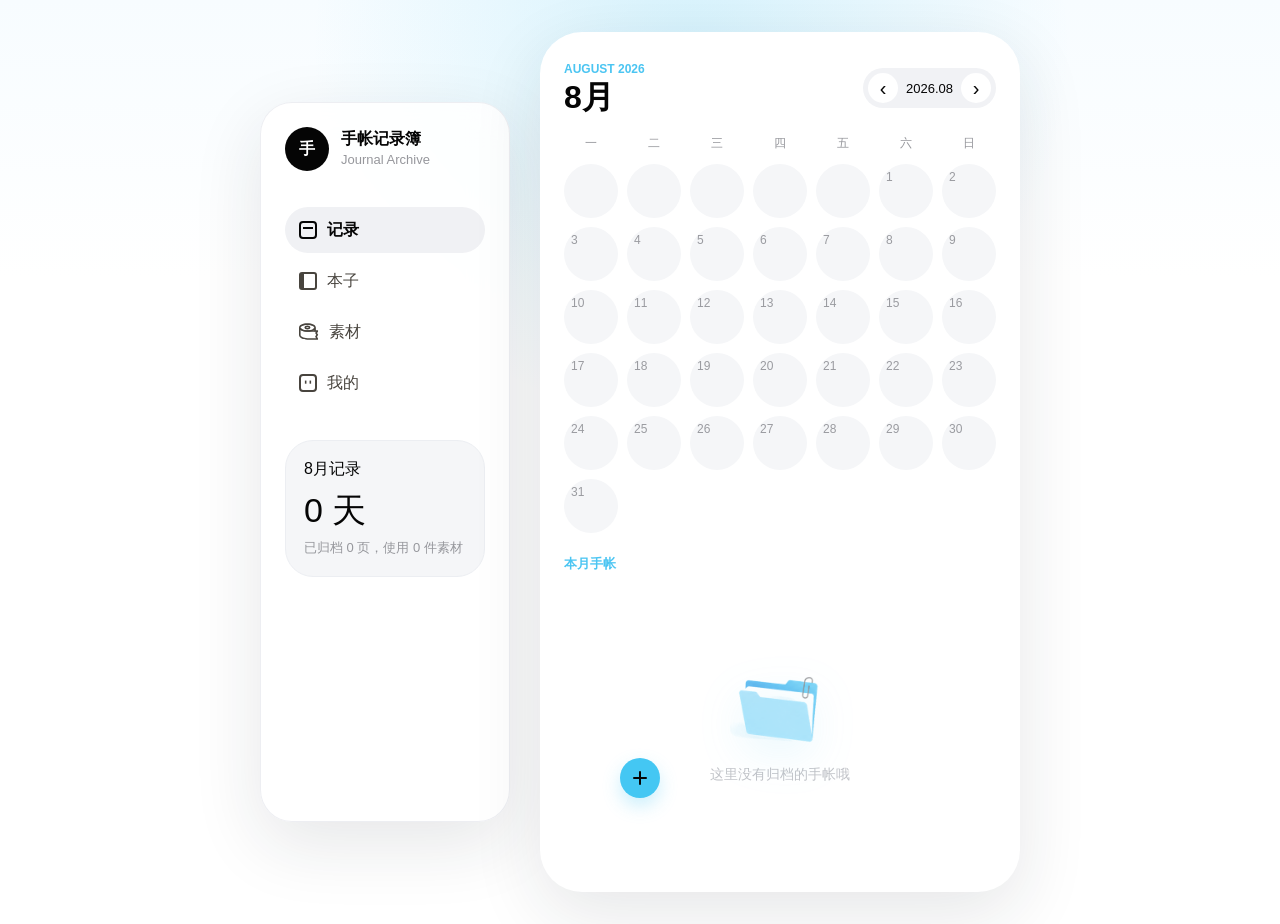
==== commit 3c1813f2: "Add files via upload" ====
--- a/index.html
+++ b/index.html
@@ -20,26 +20,38 @@
         <nav class="nav-list" aria-label="主导航">
           <button class="nav-item active" data-view="calendar" type="button">
             <span class="icon calendar-icon"></span>
-            首页
+            记录
           </button>
           <button class="nav-item" data-view="notebooks" type="button">
             <span class="icon book-icon"></span>
-            我的本子
+            本子
           </button>
           <button class="nav-item" data-view="materials" type="button">
-            <span class="icon tape-icon"></span>
-            我的素材
+            <span class="icon svg-tab-icon tape-tab-icon" aria-hidden="true">
+              <svg viewBox="0 0 22 19" fill="none" xmlns="http://www.w3.org/2000/svg">
+                <path d="M16.7954 7.38596C15.1118 8.55782 12.37 9.32176 9.27349 9.32176C4.15338 9.32176 0.00241089 7.23515 0.00241089 4.6615C0.00241089 2.08661 4.15338 0 9.27349 0C14.3936 0 18.5446 2.08661 18.5446 4.66026C18.5446 4.69735 18.5446 4.73196 18.5421 4.76781H18.547V8.97935H16.7954V7.38472V7.38596ZM16.7929 4.66026C16.7929 4.38831 16.5309 3.67753 15.0426 2.92966C13.6569 2.23247 11.6185 1.75162 9.27349 1.75162C6.92729 1.75162 4.89012 2.23371 3.50441 2.92966C2.01609 3.67753 1.75279 4.38831 1.75279 4.66026C1.75279 4.93221 2.01609 5.64299 3.50441 6.39086C4.89012 7.08805 6.92729 7.57014 9.27349 7.57014C11.6197 7.57014 13.6569 7.08805 15.0426 6.3921C16.5309 5.64299 16.7929 4.93221 16.7929 4.6615V4.66026Z" fill="currentColor"/>
+                <path d="M10.8286 4.55934L10.8212 4.5717C10.8249 4.56305 10.8274 4.55934 10.8286 4.55934ZM10.7359 4.6607C10.7023 4.68815 10.6672 4.71374 10.6308 4.73735C10.3613 4.91659 9.88665 5.08347 9.27352 5.08347C8.6604 5.08347 8.18572 4.91659 7.91377 4.73735C7.8782 4.71367 7.84395 4.68809 7.81117 4.6607C7.84435 4.63328 7.87902 4.60769 7.915 4.58406C8.18448 4.40606 8.6604 4.23794 9.27352 4.23794C9.88665 4.23794 10.3613 4.40606 10.6308 4.58406C10.6672 4.60767 10.7023 4.63325 10.7359 4.6607ZM7.71846 4.7633C7.71846 4.7633 7.71846 4.75836 7.72464 4.74971L7.71846 4.76207V4.7633ZM10.8212 4.74971L10.8286 4.76207C10.8286 4.7633 10.8249 4.75836 10.8212 4.74971ZM9.27352 6.83508C11.0882 6.83508 12.5604 5.86224 12.5604 4.6607C12.5604 3.46041 11.0894 2.48633 9.27229 2.48633C7.45763 2.48633 5.98662 3.46041 5.98662 4.66194C5.98662 5.861 7.45763 6.83508 9.27352 6.83508Z" fill="currentColor"/>
+                <path d="M3.50447 6.39255C2.23989 5.75594 1.8604 5.14652 1.77387 4.81152H0V12.9021C0 14.5758 1.32638 15.8589 2.94202 16.6698C4.57249 17.4894 6.75305 17.9802 9.12027 17.9999H20.9403V16.5438L19.803 14.6005L21.1183 12.5943L19.8327 10.7116L20.9403 9.09105V7.56565H9.12027V7.56936C6.83835 7.54958 4.85928 7.0749 3.50447 6.39255ZM9.12027 9.31603H18.6645L17.7127 10.7104L19.0106 12.6128L17.7424 14.5474L18.7387 16.2483H9.27231C7.06085 16.2483 5.10156 15.7959 3.72821 15.1049C2.30294 14.3892 1.75038 13.5597 1.75038 12.9033V7.38517C3.40681 8.5385 6.08677 9.29502 9.12027 9.31974V9.31479V9.31603Z" fill="currentColor"/>
+              </svg>
+            </span>
+            素材
           </button>
           <button class="nav-item" data-view="profile" type="button">
-            <span class="icon user-icon"></span>
+            <span class="icon svg-tab-icon my-tab-icon" aria-hidden="true">
+              <svg viewBox="0 0 18 18" fill="none" xmlns="http://www.w3.org/2000/svg">
+                <path d="M4 0V2H14V0V-2H4V0ZM18 4H16V14H18H20V4H18ZM14 18V16H4V18V20H14V18ZM0 14H2V4H0H-2V14H0ZM4 18V16C2.89543 16 2 15.1046 2 14H0H-2C-2 17.3137 0.686291 20 4 20V18ZM18 14H16C16 15.1046 15.1046 16 14 16V18V20C17.3137 20 20 17.3137 20 14H18ZM14 0V2C15.1046 2 16 2.89543 16 4H18H20C20 0.686292 17.3137 -2 14 -2V0ZM4 0V-2C0.686292 -2 -2 0.686291 -2 4H0H2C2 2.89543 2.89543 2 4 2V0Z" fill="currentColor"/>
+                <rect x="7.00317" y="5.8916" width="4" height="2" transform="rotate(90 7.00317 5.8916)" fill="currentColor"/>
+                <rect x="13.0032" y="5.8916" width="4" height="2" transform="rotate(90 13.0032 5.8916)" fill="currentColor"/>
+              </svg>
+            </span>
             我的
           </button>
         </nav>
 
         <section class="month-summary" aria-label="本月概览">
           <p>八月记录</p>
-          <strong>18 天</strong>
-          <span>已归档 24 页，使用 46 件素材</span>
+          <strong>0 天</strong>
+          <span>已归档 0 页，使用 0 件素材</span>
         </section>
       </aside>
 
@@ -47,18 +59,30 @@
         <nav class="bottom-tabs" aria-label="底部导航">
           <button class="bottom-tab active" data-view="calendar" type="button">
             <span class="icon calendar-icon"></span>
-            首页
+            记录
           </button>
           <button class="bottom-tab" data-view="notebooks" type="button">
             <span class="icon book-icon"></span>
-            我的本子
+            本子
           </button>
           <button class="bottom-tab" data-view="materials" type="button">
-            <span class="icon tape-icon"></span>
-            我的素材
+            <span class="icon svg-tab-icon tape-tab-icon" aria-hidden="true">
+              <svg viewBox="0 0 22 19" fill="none" xmlns="http://www.w3.org/2000/svg">
+                <path d="M16.7954 7.38596C15.1118 8.55782 12.37 9.32176 9.27349 9.32176C4.15338 9.32176 0.00241089 7.23515 0.00241089 4.6615C0.00241089 2.08661 4.15338 0 9.27349 0C14.3936 0 18.5446 2.08661 18.5446 4.66026C18.5446 4.69735 18.5446 4.73196 18.5421 4.76781H18.547V8.97935H16.7954V7.38472V7.38596ZM16.7929 4.66026C16.7929 4.38831 16.5309 3.67753 15.0426 2.92966C13.6569 2.23247 11.6185 1.75162 9.27349 1.75162C6.92729 1.75162 4.89012 2.23371 3.50441 2.92966C2.01609 3.67753 1.75279 4.38831 1.75279 4.66026C1.75279 4.93221 2.01609 5.64299 3.50441 6.39086C4.89012 7.08805 6.92729 7.57014 9.27349 7.57014C11.6197 7.57014 13.6569 7.08805 15.0426 6.3921C16.5309 5.64299 16.7929 4.93221 16.7929 4.6615V4.66026Z" fill="currentColor"/>
+                <path d="M10.8286 4.55934L10.8212 4.5717C10.8249 4.56305 10.8274 4.55934 10.8286 4.55934ZM10.7359 4.6607C10.7023 4.68815 10.6672 4.71374 10.6308 4.73735C10.3613 4.91659 9.88665 5.08347 9.27352 5.08347C8.6604 5.08347 8.18572 4.91659 7.91377 4.73735C7.8782 4.71367 7.84395 4.68809 7.81117 4.6607C7.84435 4.63328 7.87902 4.60769 7.915 4.58406C8.18448 4.40606 8.6604 4.23794 9.27352 4.23794C9.88665 4.23794 10.3613 4.40606 10.6308 4.58406C10.6672 4.60767 10.7023 4.63325 10.7359 4.6607ZM7.71846 4.7633C7.71846 4.7633 7.71846 4.75836 7.72464 4.74971L7.71846 4.76207V4.7633ZM10.8212 4.74971L10.8286 4.76207C10.8286 4.7633 10.8249 4.75836 10.8212 4.74971ZM9.27352 6.83508C11.0882 6.83508 12.5604 5.86224 12.5604 4.6607C12.5604 3.46041 11.0894 2.48633 9.27229 2.48633C7.45763 2.48633 5.98662 3.46041 5.98662 4.66194C5.98662 5.861 7.45763 6.83508 9.27352 6.83508Z" fill="currentColor"/>
+                <path d="M3.50447 6.39255C2.23989 5.75594 1.8604 5.14652 1.77387 4.81152H0V12.9021C0 14.5758 1.32638 15.8589 2.94202 16.6698C4.57249 17.4894 6.75305 17.9802 9.12027 17.9999H20.9403V16.5438L19.803 14.6005L21.1183 12.5943L19.8327 10.7116L20.9403 9.09105V7.56565H9.12027V7.56936C6.83835 7.54958 4.85928 7.0749 3.50447 6.39255ZM9.12027 9.31603H18.6645L17.7127 10.7104L19.0106 12.6128L17.7424 14.5474L18.7387 16.2483H9.27231C7.06085 16.2483 5.10156 15.7959 3.72821 15.1049C2.30294 14.3892 1.75038 13.5597 1.75038 12.9033V7.38517C3.40681 8.5385 6.08677 9.29502 9.12027 9.31974V9.31479V9.31603Z" fill="currentColor"/>
+              </svg>
+            </span>
+            素材
           </button>
           <button class="bottom-tab" data-view="profile" type="button">
-            <span class="icon user-icon"></span>
+            <span class="icon svg-tab-icon my-tab-icon" aria-hidden="true">
+              <svg viewBox="0 0 18 18" fill="none" xmlns="http://www.w3.org/2000/svg">
+                <path d="M4 0V2H14V0V-2H4V0ZM18 4H16V14H18H20V4H18ZM14 18V16H4V18V20H14V18ZM0 14H2V4H0H-2V14H0ZM4 18V16C2.89543 16 2 15.1046 2 14H0H-2C-2 17.3137 0.686291 20 4 20V18ZM18 14H16C16 15.1046 15.1046 16 14 16V18V20C17.3137 20 20 17.3137 20 14H18ZM14 0V2C15.1046 2 16 2.89543 16 4H18H20C20 0.686292 17.3137 -2 14 -2V0ZM4 0V-2C0.686292 -2 -2 0.686291 -2 4H0H2C2 2.89543 2.89543 2 4 2V0Z" fill="currentColor"/>
+                <rect x="7.00317" y="5.8916" width="4" height="2" transform="rotate(90 7.00317 5.8916)" fill="currentColor"/>
+                <rect x="13.0032" y="5.8916" width="4" height="2" transform="rotate(90 13.0032 5.8916)" fill="currentColor"/>
+              </svg>
+            </span>
             我的
           </button>
         </nav>
@@ -66,13 +90,13 @@
         <section class="view active" id="calendar-view">
           <div class="view-head">
             <div>
-              <span class="eyebrow">Home</span>
-              <h1>首页</h1>
+              <span class="eyebrow" id="calendar-eyebrow">August 2026</span>
+              <h1 id="calendar-title">8月</h1>
             </div>
             <div class="month-switcher" aria-label="月份切换">
-              <button type="button" aria-label="上个月">‹</button>
-              <strong>2026.08</strong>
-              <button type="button" aria-label="下个月">›</button>
+              <button type="button" id="prev-month" aria-label="上个月">‹</button>
+              <strong id="month-code">2026.08</strong>
+              <button type="button" id="next-month" aria-label="下个月">›</button>
             </div>
           </div>
 
@@ -101,34 +125,126 @@
               <span class="eyebrow">Notebook</span>
               <h1>我的本子</h1>
             </div>
-            <button class="text-button" type="button">新增本子</button>
-          </div>
-
-          <div class="notebook-feature">
-            <div class="notebook-cover">
-              <span>2026</span>
-            </div>
-            <div>
-              <p>正在使用</p>
-              <h2>复古拼贴本</h2>
-              <span>Midori A6 · 42 / 96 页</span>
-            </div>
-          </div>
-
-          <div class="page-grid" aria-label="本子页面">
-            <button class="page-thumb paper-collage" type="button"><span>40</span></button>
-            <button class="page-thumb fresh" type="button"><span>41</span></button>
-            <button class="page-thumb paper-collage blue" type="button"><span>42</span></button>
-            <button class="page-thumb blank" type="button"><span>43</span></button>
-            <button class="page-thumb paper-collage rose" type="button"><span>44</span></button>
-            <button class="page-thumb blank" type="button"><span>45</span></button>
-          </div>
-
-          <section class="link-panel">
-            <h2>扫描件归档</h2>
-            <p>上传作品时选择本子、页码和单页 / 跨页，之后可以从本子详情里按页翻看。</p>
-            <button class="primary-button" data-view="calendar" type="button">回首页新增手帐</button>
+            <button class="text-button" data-view="notebook-detail" type="button">新增本子</button>
+          </div>
+
+          <div class="filter-row notebook-tabs" aria-label="本子状态">
+            <button class="active" type="button" data-notebook-filter="all">全部</button>
+            <button type="button" data-notebook-filter="writing">正在写</button>
+            <button type="button" data-notebook-filter="archived">已归档</button>
+          </div>
+
+          <div class="notebook-shelf" aria-label="我的本子列表">
+            <div class="empty-state" data-empty-state="notebooks">
+              <img src="./assets/empty-states/notebook-box.png" alt="" />
+              <p>这里还没有本子哦</p>
+            </div>
+          </div>
+        </section>
+
+        <section class="view record-view notebook-info-view" id="notebook-info-view">
+          <header class="subpage-head centered-subpage-head">
+            <button class="back-button" data-view="notebooks" type="button" aria-label="返回我的本子">‹</button>
+            <h1>本子详情</h1>
+            <button class="text-button notebook-action-trigger" id="notebook-action-trigger" type="button">编辑</button>
+          </header>
+
+          <article class="notebook-info-card">
+            <div class="notebook-info-cover" id="notebook-info-cover"></div>
+            <h2 id="notebook-info-name">未命名本子</h2>
+            <p id="notebook-info-meta" hidden></p>
+          </article>
+
+          <section class="notebook-archive-section">
+            <p class="entry-list-kicker">归档手帐</p>
+            <div class="entry-card-list" id="notebook-info-entry-list"></div>
           </section>
+        </section>
+
+        <section class="view record-view" id="notebook-edit-view">
+          <header class="subpage-head centered-subpage-head">
+            <button class="back-button" data-view="notebook-info" type="button" aria-label="返回本子详情">‹</button>
+            <h1>编辑本子</h1>
+          </header>
+
+          <form class="entry-form notebook-edit-form" id="notebook-edit-form">
+            <button class="upload-box compact-upload notebook-edit-upload-trigger" type="button" aria-label="修改本子封面">
+              <div class="notebook-edit-cover-preview" id="notebook-edit-cover-preview"></div>
+              <div>
+                <strong>修改本子封面</strong>
+                <small id="notebook-edit-upload-hint">拍摄封面或从相簿选择</small>
+              </div>
+            </button>
+            <div class="form-grid">
+              <label>
+                本子名称
+                <input id="notebook-edit-name" type="text" required />
+              </label>
+              <label>
+                品牌
+                <input id="notebook-edit-brand" type="text" />
+              </label>
+              <label>
+                规格
+                <input id="notebook-edit-spec" type="text" />
+              </label>
+              <label>
+                本子状态
+                <select id="notebook-edit-status">
+                  <option value="writing">正在写</option>
+                  <option value="archived">已归档</option>
+                </select>
+              </label>
+            </div>
+
+            <button class="primary-button notebook-bottom-action" type="submit">保存修改</button>
+          </form>
+        </section>
+
+        <section class="view record-view" id="notebook-detail-view">
+          <header class="subpage-head centered-subpage-head">
+            <button class="back-button" data-view="notebooks" type="button" aria-label="返回我的本子">‹</button>
+            <h1>新增本子</h1>
+          </header>
+
+          <div class="detail-switch" aria-label="新增本子方式">
+            <button class="active" type="button" data-notebook-mode="library">从素材库添加</button>
+            <button type="button" data-notebook-mode="new">新建本子</button>
+          </div>
+
+          <section class="notebook-detail-panel active" data-notebook-panel="library">
+            <div class="library-notebook-picker" aria-label="从素材库选择本子">
+              <p class="empty-note">素材库里还没有本子素材。</p>
+            </div>
+            <button class="primary-button notebook-bottom-action" type="button" disabled>添加本子</button>
+          </section>
+
+          <form class="entry-form notebook-detail-panel" id="notebook-new-form" data-notebook-panel="new">
+            <button class="upload-box compact-upload notebook-upload-trigger" type="button" aria-label="上传本子封面">
+              <div class="notebook-new-cover-preview" id="notebook-new-cover-preview"></div>
+              <div>
+                <span class="upload-icon"></span>
+                <strong>上传本子封面</strong>
+                <small id="notebook-upload-hint">拍摄封面或从相簿选择</small>
+              </div>
+            </button>
+            <div class="form-grid">
+              <label>
+                本子名称
+                <input id="notebook-new-name" type="text" required />
+              </label>
+              <label>
+                品牌
+                <input id="notebook-new-brand" type="text" />
+              </label>
+              <label>
+                规格
+                <input id="notebook-new-spec" type="text" />
+              </label>
+            </div>
+
+            <button class="primary-button notebook-bottom-action" type="submit">添加本子</button>
+          </form>
         </section>
 
         <section class="view" id="materials-view">
@@ -137,49 +253,117 @@
               <span class="eyebrow">Materials</span>
               <h1>我的素材</h1>
             </div>
-            <button class="text-button" type="button">新增素材</button>
-          </div>
-
-          <div class="filter-row">
-            <button class="active" type="button">全部</button>
-            <button type="button">贴纸</button>
-            <button type="button">胶带</button>
-            <button type="button">推荐</button>
-          </div>
-
-          <div class="material-list">
-            <article class="material-card">
-              <div class="material-image leaf"></div>
-              <div>
-                <h2>植物旧票贴纸包</h2>
-                <p>OURS · 2026/08/03 · ¥38</p>
-                <span>推荐：纸质好，适合复古拼贴</span>
-              </div>
-            </article>
-            <article class="material-card">
-              <div class="material-image grid"></div>
-              <div>
-                <h2>蓝灰格纹胶带</h2>
-                <p>mt · 2026/07/18 · ¥22</p>
-                <span>一般：颜色好看，但边缘容易翘</span>
-              </div>
-            </article>
-            <article class="material-card">
-              <div class="material-image ticket"></div>
-              <div>
-                <h2>旅行票据便签</h2>
-                <p>TRAVELER'S · 2026/06/21 · ¥46</p>
-                <span>推荐：做日期标题很省心</span>
-              </div>
-            </article>
-          </div>
+            <button class="text-button" data-view="material-detail" type="button">新增素材</button>
+          </div>
+
+          <div class="filter-row material-tabs" aria-label="素材类型">
+            <button class="active" type="button" data-material-tab="all">全部</button>
+            <button type="button" data-material-tab="notebooks">本子</button>
+            <button type="button" data-material-tab="notes">便签</button>
+            <button type="button" data-material-tab="stickers">贴纸</button>
+            <button type="button" data-material-tab="tapes">胶带</button>
+          </div>
+
+          <div class="material-list active" data-material-panel="all">
+            <div class="empty-state" data-empty-state="notes">
+              <img src="./assets/empty-states/notes.png" alt="" />
+              <p>这里还没有素材哦</p>
+            </div>
+          </div>
+
+          <div class="material-list" data-material-panel="notebooks">
+            <div class="empty-state" data-empty-state="notebooks">
+              <img src="./assets/empty-states/notebook-box.png" alt="" />
+              <p>这里还没有本子哦</p>
+            </div>
+          </div>
+
+          <div class="material-list" data-material-panel="notes">
+            <div class="empty-state" data-empty-state="notes">
+              <img src="./assets/empty-states/notes.png" alt="" />
+              <p>这里还没有便签哦</p>
+            </div>
+          </div>
+
+          <div class="material-list" data-material-panel="stickers">
+            <div class="empty-state" data-empty-state="stickers">
+              <img src="./assets/empty-states/stickers.png" alt="" />
+              <p>这里还没有贴纸哦</p>
+            </div>
+          </div>
+
+          <div class="material-list" data-material-panel="tapes">
+            <div class="empty-state" data-empty-state="tapes">
+              <img src="./assets/empty-states/tape.png" alt="" />
+              <p>这里还没有胶带哦</p>
+            </div>
+          </div>
+        </section>
+
+        <section class="view record-view" id="material-detail-view">
+          <header class="subpage-head centered-subpage-head">
+            <button class="back-button" data-view="materials" type="button" aria-label="返回我的素材">‹</button>
+            <h1 id="material-detail-title">新增素材</h1>
+          </header>
+
+          <section class="material-upload-field" aria-label="上传素材图片">
+            <button class="material-upload-trigger" type="button" aria-label="上传素材图片">
+              <div class="material-detail-preview" id="material-detail-preview"></div>
+            </button>
+            <button class="material-image-remove" id="material-image-remove" type="button" aria-label="删除素材图片"></button>
+          </section>
+
+          <form class="entry-form" id="material-detail-form">
+            <div class="form-grid">
+              <div class="form-field">
+                素材类型
+                <span class="select-control" data-select id="material-type-select">
+                  <button type="button" aria-haspopup="listbox" aria-expanded="false">
+                    <span>本子</span>
+                  </button>
+                  <span class="select-menu" role="listbox">
+                    <button class="active" type="button" data-value="本子">本子</button>
+                    <button type="button" data-value="便签">便签</button>
+                    <button type="button" data-value="贴纸">贴纸</button>
+                    <button type="button" data-value="胶带">胶带</button>
+                  </span>
+                  <input type="hidden" value="本子" />
+                </span>
+              </div>
+              <label>
+                名称
+                <input id="material-name-input" type="text" required />
+              </label>
+              <label>
+                品牌
+                <input id="material-brand-input" type="text" />
+              </label>
+              <label>
+                购买日期
+                <span class="date-control">
+                  <input id="material-date-input" type="date" />
+                </span>
+              </label>
+              <label>
+                价格
+                <input id="material-price-input" type="number" step="0.01" inputmode="decimal" />
+              </label>
+            </div>
+
+            <label>
+              Note
+              <textarea id="material-note-input"></textarea>
+            </label>
+
+            <button class="primary-button" id="material-save-button" type="submit">保存素材</button>
+          </form>
         </section>
 
         <section class="view" id="profile-view">
           <div class="view-head">
             <div>
               <span class="eyebrow">Profile</span>
-              <h1>我的主页</h1>
+              <h1>我的</h1>
             </div>
           </div>
 
@@ -187,32 +371,55 @@
             <div class="profile-avatar">W</div>
             <div>
               <h2>Yichun 的手帐档案</h2>
-              <p>最近归档到复古拼贴本第 42 页</p>
+              <p>还没有归档手帐，先从一张照片开始。</p>
             </div>
           </section>
 
-          <section class="profile-stats" aria-label="我的数据">
-            <article class="profile-stat-card">
-              <span>归档手帐</span>
-              <strong>6</strong>
-              <small>张</small>
+          <section class="profile-stats profile-card-grid" aria-label="我的数据">
+            <article class="profile-stat-card profile-collection-card">
+              <div>
+                <span>归档手帐</span>
+                <strong><span class="metric-number">0</span><span class="metric-unit">页</span></strong>
+              </div>
+              <div class="profile-card-stage notebook-stage" aria-hidden="true">
+                <i></i>
+                <i></i>
+                <i></i>
+              </div>
             </article>
-            <article class="profile-stat-card">
-              <span>我的素材</span>
-              <strong>6</strong>
-              <small>件</small>
+            <article class="profile-stat-card profile-collection-card">
+              <div>
+                <span>我的素材</span>
+                <strong><span class="metric-number">0</span><span class="metric-unit">件</span></strong>
+              </div>
+              <div class="profile-card-stage tape-stage" aria-hidden="true">
+                <i></i>
+                <i></i>
+                <i></i>
+              </div>
             </article>
-            <article class="profile-stat-card">
-              <span>我的手帐本</span>
-              <strong>3</strong>
-              <small>本</small>
+            <article class="profile-stat-card profile-collection-card">
+              <div>
+                <span>我的本子</span>
+                <strong><span class="metric-number">0</span><span class="metric-unit">本</span></strong>
+              </div>
+              <div class="profile-card-stage shelf-stage" aria-hidden="true">
+                <i></i>
+                <i></i>
+                <i></i>
+              </div>
+            </article>
+            <article class="profile-stat-card profile-spend-card">
+              <span>今年花在手帐上</span>
+              <strong><span class="metric-unit currency-symbol">¥</span><span class="metric-number">0</span></strong>
+              <small>素材 · 本子 · 工具</small>
             </article>
           </section>
         </section>
 
         <section class="view record-view" id="record-view">
           <header class="subpage-head">
-            <button class="back-button" id="record-back" type="button" aria-label="返回首页">‹</button>
+            <button class="back-button" id="record-back" type="button" aria-label="返回日历">‹</button>
             <div>
               <span class="eyebrow">New Page</span>
               <h1>记录手帐</h1>
@@ -232,23 +439,21 @@
             <div class="form-grid">
               <label>
                 日期
-                <input type="date" value="2026-08-15" />
+                <input id="record-date-input" type="date" />
               </label>
               <label>
                 标题
-                <input type="text" value="海边票根拼贴" />
+                <input id="record-title-input" type="text" />
               </label>
               <label>
                 选择本子
-                <select>
-                  <option>复古拼贴本</option>
-                  <option>旅行记录本</option>
-                  <option>日常拼贴本</option>
+                <select id="record-notebook-select">
+                  <option value="">暂无本子</option>
                 </select>
               </label>
               <label>
                 页码
-                <input type="number" value="42" />
+                <input id="record-page-input" type="number" />
               </label>
               <label>
                 页面类型
@@ -261,46 +466,64 @@
               </label>
             </div>
 
-            <button class="primary-button" type="button">保存到本子和首页</button>
+            <button class="primary-button" id="record-save-button" type="button">保存到本子和日历</button>
           </form>
         </section>
 
-        <section class="source-sheet" id="source-sheet" aria-hidden="true">
-          <button class="sheet-backdrop" id="sheet-backdrop" type="button" aria-label="关闭"></button>
-          <div class="sheet-panel">
-            <div class="sheet-handle"></div>
-            <h2>新增手帐页</h2>
-            <p>选择照片来源</p>
-            <button class="source-option" id="camera-option" type="button">
-              <span class="camera-symbol"></span>
-              打开相机
-            </button>
-            <button class="source-option" id="album-option" type="button">
-              <span class="album-symbol"></span>
-              我的相簿
-            </button>
-            <button class="source-cancel" id="source-cancel" type="button">取消</button>
-          </div>
-        </section>
-
         <input id="scan-input" class="hidden-file-input" type="file" accept="image/*" />
+        <input id="notebook-image-input" class="hidden-file-input" type="file" accept="image/*" />
+        <input id="notebook-edit-image-input" class="hidden-file-input" type="file" accept="image/*" />
+        <input id="material-image-input" class="hidden-file-input" type="file" accept="image/*" />
+
+        <section class="notebook-action-modal" id="notebook-action-modal" aria-hidden="true">
+          <article class="notebook-action-sheet" role="dialog" aria-modal="true" aria-label="本子操作">
+            <button type="button" id="notebook-edit-info">编辑本子信息</button>
+            <button type="button" id="notebook-toggle-status">归入已归档</button>
+          </article>
+        </section>
+
+        <section class="confirm-modal" id="material-delete-modal" aria-hidden="true">
+          <article class="confirm-sheet" role="dialog" aria-modal="true" aria-labelledby="material-delete-title">
+            <h2 id="material-delete-title">删除这个素材？</h2>
+            <p>删除后会从素材列表和我的档案里移除。</p>
+            <div class="confirm-actions">
+              <button class="secondary-button" id="material-delete-cancel" type="button">取消</button>
+              <button class="danger-button" id="material-delete-confirm" type="button">删除</button>
+            </div>
+          </article>
+        </section>
+
+        <section class="document-scanner" id="document-scanner" aria-hidden="true">
+          <header class="scanner-head">
+            <button class="scanner-text-button" id="scanner-cancel" type="button">取消</button>
+            <h1>调整页面边界</h1>
+            <button class="scanner-text-button" id="scanner-retake" type="button">重选</button>
+          </header>
+
+          <div class="scanner-stage" id="scanner-stage">
+            <img id="scanner-image" alt="待扫描手帐页" />
+            <svg class="scanner-overlay" id="scanner-overlay" viewBox="0 0 100 100" preserveAspectRatio="none" aria-hidden="true">
+              <polygon id="scanner-polygon" points="10,10 90,10 90,90 10,90"></polygon>
+            </svg>
+            <button class="scanner-handle" data-corner="tl" type="button" aria-label="左上角"></button>
+            <button class="scanner-handle" data-corner="tr" type="button" aria-label="右上角"></button>
+            <button class="scanner-handle" data-corner="br" type="button" aria-label="右下角"></button>
+            <button class="scanner-handle" data-corner="bl" type="button" aria-label="左下角"></button>
+          </div>
+
+          <p class="scanner-helper">拖动四个角贴住手帐页边缘，完成后会生成扫描预览。</p>
+          <button class="primary-button scanner-finish" id="scanner-finish" type="button">完成扫描</button>
+        </section>
 
         <section class="story-viewer" id="story-viewer" aria-hidden="true">
-          <button class="story-close" id="story-close" type="button" aria-label="返回首页">‹</button>
-          <div class="story-progress" aria-hidden="true">
-            <span></span>
-            <span></span>
-            <span></span>
-          </div>
+          <button class="story-close" id="story-close" type="button" aria-label="关闭详情"></button>
           <div class="story-stage">
             <div class="story-paper paper-collage" id="story-paper"></div>
           </div>
           <article class="story-caption">
-            <p id="story-date">2026 年 8 月 15 日</p>
-            <h2 id="story-title">海边票根拼贴</h2>
-            <span id="story-meta">复古拼贴本 · 第 42 页 · 单页扫描</span>
-            <div class="story-tags" id="story-tags"></div>
-            <small id="story-note">今天用了偏冷的蓝灰色，和旧票据很搭。</small>
+            <p id="story-date"></p>
+            <h2 id="story-title"></h2>
+            <span id="story-meta"></span>
           </article>
         </section>
       </section>
--- a/styles.css
+++ b/styles.css
@@ -1,8 +1,7 @@
-@import url("https://fonts.googleapis.com/css2?family=Poppins:wght@600;700;800;900&display=swap");
-
 :root {
   color-scheme: light;
-  --number-font: "Poppins", ui-sans-serif, -apple-system, BlinkMacSystemFont, "Segoe UI", sans-serif;
+  --app-font: "PingFang SC", "PingFang TC", "PingFang HK", -apple-system, BlinkMacSystemFont, "Helvetica Neue", Arial, sans-serif;
+  --number-font: var(--app-font);
   --ink: #050505;
   --muted: #96979c;
   --paper: #ffffff;
@@ -21,6 +20,10 @@
   box-sizing: border-box;
 }
 
+[hidden] {
+  display: none !important;
+}
+
 body {
   margin: 0;
   min-height: 100vh;
@@ -28,19 +31,17 @@
     radial-gradient(circle at 54% 5%, rgba(64, 199, 243, 0.18), transparent 34%),
     linear-gradient(180deg, #f7fcff 0%, #ffffff 30%, #ffffff 100%);
   color: var(--ink);
-  font-family:
-    ui-sans-serif,
-    -apple-system,
-    BlinkMacSystemFont,
-    "Segoe UI",
-    sans-serif;
+  font-family: var(--app-font);
 }
 
 button,
 input,
 select,
 textarea {
+  -webkit-appearance: none;
+  appearance: none;
   font: inherit;
+  color: inherit;
 }
 
 button {
@@ -95,7 +96,7 @@
 }
 
 .brand p {
-  font-weight: 900;
+  font-weight: 700;
 }
 
 .brand span,
@@ -112,7 +113,7 @@
 
 .nav-list {
   display: grid;
-  gap: 10px;
+  gap: 5px;
 }
 
 .nav-item {
@@ -132,7 +133,7 @@
 .nav-item.active {
   background: #f0f1f4;
   color: var(--ink);
-  font-weight: 900;
+  font-weight: 700;
 }
 
 .icon {
@@ -140,6 +141,33 @@
   width: 18px;
   height: 18px;
   flex: 0 0 auto;
+}
+
+.svg-tab-icon {
+  display: grid;
+  place-items: center;
+}
+
+.svg-tab-icon svg {
+  display: block;
+  width: 100%;
+  height: 100%;
+}
+
+.tape-tab-icon {
+  width: 20px;
+  height: 20px;
+}
+
+.my-tab-icon {
+  width: 18px;
+  height: 18px;
+  border: 2px solid currentColor;
+  border-radius: 4px;
+}
+
+.my-tab-icon svg > path {
+  display: none;
 }
 
 .calendar-icon {
@@ -273,7 +301,7 @@
   margin-bottom: 4px;
   color: var(--blue);
   font-size: 12px;
-  font-weight: 800;
+  font-weight: 700;
   letter-spacing: 0;
   text-transform: uppercase;
 }
@@ -285,15 +313,15 @@
 }
 
 h1 {
-  font-size: 52px;
+  font-size: 32px;
   line-height: 1.08;
-  font-weight: 950;
+  font-weight: 700;
 }
 
 h2 {
   font-size: 20px;
   line-height: 1.2;
-  font-weight: 950;
+  font-weight: 700;
 }
 
 .month-switcher strong,
@@ -301,7 +329,8 @@
 .day-cell small,
 .calendar-strip strong,
 .month-summary strong,
-.notebook-cover span,
+.notebook-cover .cover-mark,
+.notebook-cover .scan-count,
 .page-thumb span,
 .material-card p,
 .profile-stat-card strong,
@@ -311,6 +340,7 @@
 #story-date,
 #story-meta {
   font-family: var(--number-font);
+  font-weight: 540;
 }
 
 .month-switcher {
@@ -334,6 +364,10 @@
   background: #ffffff;
   color: var(--ink);
   font-size: 20px;
+}
+
+.month-switcher button:disabled {
+  color: #c8c9ce;
 }
 
 .search-pill {
@@ -355,7 +389,7 @@
   background: transparent;
   color: var(--ink);
   font-size: 26px;
-  font-weight: 800;
+  font-weight: 700;
 }
 
 .search-pill input::placeholder {
@@ -438,7 +472,7 @@
   min-width: 0;
   place-items: center;
   border: 0;
-  border-radius: 18px;
+  border-radius: 50%;
   background: #f5f6f8;
   color: #9a9ba0;
   font-weight: 700;
@@ -448,9 +482,7 @@
   overflow: hidden;
   border-color: transparent;
   color: #fff;
-  box-shadow:
-    inset 0 -34px 28px rgba(0, 0, 0, 0.2),
-    0 10px 22px rgba(30, 36, 44, 0.12);
+  box-shadow: inset 0 -34px 28px rgba(0, 0, 0, 0.2);
 }
 
 .day-cell.today {
@@ -469,7 +501,7 @@
   left: 7px;
   z-index: 2;
   font-size: 12px;
-  font-weight: 700;
+  font-weight: 540;
 }
 
 .day-cell small {
@@ -484,7 +516,7 @@
   background: rgba(255, 255, 255, 0.88);
   color: var(--ink);
   font-size: 11px;
-  font-weight: 700;
+  font-weight: 540;
   line-height: 18px;
   text-align: center;
 }
@@ -553,140 +585,10 @@
   line-height: 1;
 }
 
-.record-view h1 {
-  font-size: 42px;
-}
-
-.source-sheet {
-  position: absolute;
-  inset: 0;
-  z-index: 50;
-  display: none;
-}
-
-.source-sheet.open {
-  display: block;
-}
-
-.sheet-backdrop {
-  position: absolute;
-  inset: 0;
-  border: 0;
-  background: rgba(0, 0, 0, 0.16);
-  backdrop-filter: blur(5px);
-}
-
-.sheet-panel {
-  position: absolute;
-  right: 14px;
-  bottom: 14px;
-  left: 14px;
-  padding: 12px 14px 14px;
-  border-radius: 34px;
-  background: rgba(255, 255, 255, 0.94);
-  box-shadow: 0 28px 80px rgba(30, 36, 44, 0.24);
-  backdrop-filter: blur(18px);
-}
-
-.sheet-handle {
-  width: 48px;
-  height: 5px;
-  margin: 0 auto 18px;
-  border-radius: 999px;
-  background: #d2d4d9;
-}
-
-.sheet-panel h2,
-.sheet-panel p {
-  margin: 0;
-  text-align: center;
-}
-
-.sheet-panel h2 {
-  font-size: 24px;
-}
-
-.sheet-panel p {
-  margin-top: 5px;
-  margin-bottom: 16px;
-  color: var(--muted);
-  font-size: 14px;
-  font-weight: 800;
-}
-
-.source-option,
-.source-cancel {
-  width: 100%;
-  min-height: 58px;
-  border: 0;
-  border-radius: 22px;
-  font-weight: 950;
-}
-
-.source-option {
-  display: flex;
-  align-items: center;
-  justify-content: center;
-  gap: 10px;
-  margin-bottom: 10px;
-  background: #f0f1f4;
-  color: #050505;
-  font-size: 18px;
-}
-
-.source-cancel {
-  margin-top: 4px;
-  background: #050505;
-  color: #ffffff;
-}
-
-.camera-symbol,
-.album-symbol {
-  position: relative;
-  width: 24px;
-  height: 20px;
-  flex: 0 0 auto;
-}
-
-.camera-symbol {
-  border: 3px solid currentColor;
-  border-radius: 7px;
-}
-
-.camera-symbol::before {
-  position: absolute;
-  top: -7px;
-  left: 5px;
-  width: 10px;
-  height: 5px;
-  border-radius: 4px 4px 0 0;
-  background: currentColor;
-  content: "";
-}
-
-.camera-symbol::after {
-  position: absolute;
-  top: 4px;
-  left: 7px;
-  width: 6px;
-  height: 6px;
-  border: 2px solid currentColor;
-  border-radius: 50%;
-  content: "";
-}
-
-.album-symbol {
-  border: 3px solid currentColor;
-  border-radius: 6px;
-  transform: rotate(-4deg);
-}
-
-.album-symbol::before {
-  position: absolute;
-  inset: 3px -6px -5px 5px;
-  border: 3px solid currentColor;
-  border-radius: 6px;
-  content: "";
+#calendar-title {
+  font-family: var(--app-font);
+  font-size: 32px;
+  font-weight: 700;
 }
 
 .hidden-file-input {
@@ -757,7 +659,7 @@
   margin: 0;
   color: var(--blue);
   font-size: 13px;
-  font-weight: 950;
+  font-weight: 700;
 }
 
 .clear-filter {
@@ -768,7 +670,7 @@
   background: #f0f1f4;
   color: #050505;
   font-size: 13px;
-  font-weight: 900;
+  font-weight: 700;
 }
 
 .clear-filter[hidden] {
@@ -778,15 +680,83 @@
 .entry-card-list {
   display: grid;
   gap: 12px;
+  min-height: 270px;
+}
+
+.empty-note {
+  margin: 24px 0 0;
+  color: #c1c3c8;
+  font-size: 14px;
+  font-weight: 400;
+  text-align: center;
+}
+
+.empty-state {
+  align-self: center;
+  display: grid;
+  justify-items: center;
+  gap: 10px;
+  margin: auto;
+  padding: 4px 12px;
+  color: #c1c3c8;
+  font-size: 14px;
+  font-weight: 400;
+  text-align: center;
+}
+
+.empty-state img {
+  display: block;
+  width: 138px;
+  max-width: 72%;
+  height: auto;
+  object-fit: contain;
+  filter: drop-shadow(0 14px 22px rgba(75, 197, 242, 0.12));
+}
+
+.entry-card-list .empty-state {
+  margin: auto;
+}
+
+.notebook-shelf .empty-state,
+.material-list .empty-state {
+  grid-column: 1 / -1;
+}
+
+.notebook-shelf .empty-state img {
+  width: 150px;
+}
+
+.material-list .empty-state img {
+  width: 132px;
+}
+
+.empty-state p {
+  margin: 0;
 }
 
 .entry-card {
   margin-top: 0;
+  align-items: center;
+  gap: 10px;
+  min-height: 128px;
+  padding: 0 12px;
+  overflow: visible;
   appearance: none;
 }
 
+.entry-card > div:not(.scan-preview) {
+  display: grid;
+  align-content: center;
+  gap: 2px;
+  min-height: 96px;
+  padding: 10px 0;
+}
+
 .entry-card h2 {
-  margin-top: 3px;
+  margin: 0;
+  font-size: 18px;
+  font-weight: 700;
+  line-height: 1.22;
 }
 
 .scan-preview {
@@ -795,22 +765,39 @@
   flex: 0 0 auto;
   border: 7px solid #ffffff;
   border-radius: 22px;
+  margin-top: -8px;
+  margin-bottom: 8px;
   box-shadow: 0 18px 34px rgba(36, 43, 53, 0.18);
   transform: rotate(-3deg);
 }
 
-.entry-card p,
+.entry-card p {
+  margin: 0;
+  color: var(--blue);
+  font-size: 14px;
+  font-weight: 540;
+  line-height: 1.25;
+}
+
+.entry-card span {
+  margin: 0;
+  color: var(--muted);
+  font-size: 14px;
+  font-weight: 540;
+  line-height: 1.25;
+}
+
 .notebook-feature p {
   color: var(--blue);
   font-size: 12px;
-  font-weight: 800;
+  font-weight: 700;
 }
 
 .text-button,
 .primary-button {
   border: 0;
   border-radius: 999px;
-  font-weight: 950;
+  font-weight: 700;
 }
 
 .text-button {
@@ -826,24 +813,70 @@
   color: white;
 }
 
+.primary-button:disabled {
+  cursor: not-allowed;
+  background: #d9dde4;
+  color: rgba(5, 5, 5, 0.5);
+}
+
 .notebook-feature {
   align-items: stretch;
   margin-top: 0;
 }
 
 .notebook-cover {
+  position: relative;
   display: grid;
   width: 112px;
   min-height: 150px;
   place-items: end center;
   padding: 18px 12px;
+  border: 8px solid #ffffff;
   border-radius: 24px;
   background:
     linear-gradient(90deg, rgba(0, 0, 0, 0.15) 0 7px, transparent 8px),
     linear-gradient(135deg, #dff7ff, #ffffff 42%, #44c7f3);
   color: #050505;
-  font-weight: 900;
+  font-weight: 700;
+  overflow: hidden;
   box-shadow: var(--soft-shadow);
+}
+
+.notebook-cover.travel {
+  background:
+    linear-gradient(90deg, rgba(0, 0, 0, 0.15) 0 7px, transparent 8px),
+    linear-gradient(135deg, #f4d7e6, #ffffff 42%, #ffd447);
+}
+
+.notebook-cover.daily {
+  background:
+    linear-gradient(90deg, rgba(0, 0, 0, 0.15) 0 7px, transparent 8px),
+    linear-gradient(135deg, #f5f6f8, #ffffff 42%, #d8ded2);
+}
+
+.notebook-cover.default-cover-paper {
+  background:
+    linear-gradient(90deg, rgba(0, 0, 0, 0.15) 0 7px, transparent 8px),
+    linear-gradient(118deg, transparent 54%, rgba(154, 79, 79, 0.62) 55% 68%, transparent 69%),
+    linear-gradient(28deg, rgba(255, 255, 255, 0.85) 0 24%, transparent 25%),
+    radial-gradient(circle at 72% 25%, rgba(185, 139, 76, 0.8) 0 15%, transparent 16%),
+    linear-gradient(135deg, #385f56, #d6c29d);
+}
+
+.notebook-cover.default-cover-blue {
+  background:
+    linear-gradient(90deg, rgba(0, 0, 0, 0.15) 0 7px, transparent 8px),
+    linear-gradient(118deg, transparent 52%, rgba(255, 255, 255, 0.65) 53% 64%, transparent 65%),
+    repeating-linear-gradient(90deg, rgba(255, 255, 255, 0.35) 0 6px, transparent 6px 13px),
+    linear-gradient(135deg, var(--blue), #d8ded2);
+}
+
+.notebook-cover.default-cover-rose {
+  background:
+    linear-gradient(90deg, rgba(0, 0, 0, 0.15) 0 7px, transparent 8px),
+    radial-gradient(circle at 25% 25%, rgba(255, 255, 255, 0.76) 0 16%, transparent 17%),
+    linear-gradient(45deg, rgba(49, 95, 85, 0.45) 0 25%, transparent 26%),
+    linear-gradient(135deg, var(--pink), #f3d7b5);
 }
 
 .page-grid {
@@ -872,7 +905,7 @@
   background: rgba(255, 255, 255, 0.9);
   color: var(--ink);
   font-size: 11px;
-  font-weight: 800;
+  font-weight: 700;
 }
 
 .page-thumb.fresh {
@@ -891,6 +924,132 @@
 
 .link-panel p {
   margin: 8px 0 14px;
+}
+
+.detail-preview > div:last-child {
+  min-width: 0;
+}
+
+.notebook-shelf {
+  display: grid;
+  grid-template-columns: repeat(3, minmax(0, 1fr));
+  align-content: center;
+  gap: 12px;
+  min-height: calc(100dvh - 300px);
+}
+
+.notebook-shelf.has-visible-notebooks {
+  align-content: start;
+  min-height: 0;
+}
+
+.notebook-tabs {
+  margin-bottom: 18px;
+}
+
+.shelf-notebook-card {
+  position: relative;
+  display: grid;
+  justify-items: center;
+  grid-template-rows: 160px auto;
+  gap: 5px;
+  min-width: 0;
+  text-align: center;
+}
+
+.shelf-notebook-card .notebook-cover {
+  align-self: end;
+  width: 97px;
+  min-height: 160px;
+  padding: 14px 8px;
+  border: 0;
+  border-radius: 22px;
+}
+
+.shelf-notebook-card .notebook-cover.cutout-cover {
+  width: 97px;
+  min-height: 160px;
+  place-items: end center;
+}
+
+.shelf-notebook-card .notebook-cover.cutout-cover .cutout-image {
+  width: 100%;
+  height: 100%;
+  filter:
+    drop-shadow(2px 0 0 #ffffff)
+    drop-shadow(-2px 0 0 #ffffff)
+    drop-shadow(0 2px 0 #ffffff)
+    drop-shadow(0 -2px 0 #ffffff)
+    drop-shadow(0 10px 16px rgba(38, 45, 56, 0.08));
+}
+
+.notebook-cover .cover-mark {
+  position: absolute;
+  left: 12px;
+  bottom: 12px;
+  color: rgba(5, 5, 5, 0.34);
+  font-size: 20px;
+  font-weight: 700;
+  letter-spacing: 0;
+}
+
+.shelf-notebook-card h2 {
+  margin: 0;
+}
+
+.shelf-notebook-card h2 {
+  margin-top: -14px;
+  display: -webkit-box;
+  width: 100%;
+  overflow: hidden;
+  font-size: 13px;
+  font-weight: 700;
+  line-height: 1.25;
+  min-height: 32px;
+  text-align: center;
+  -webkit-box-orient: vertical;
+  -webkit-line-clamp: 2;
+  word-break: break-word;
+}
+
+.status-pill {
+  position: absolute;
+  top: 8px;
+  left: 8px;
+  z-index: 2;
+  display: inline-grid;
+  min-height: 22px;
+  place-items: center;
+  padding: 0 8px;
+  border-radius: 999px;
+  background: #dff7ff;
+  color: #050505;
+  font-size: 11px;
+  font-weight: 700;
+  white-space: nowrap;
+}
+
+.status-pill.archived {
+  background: #f0f1f4;
+  color: var(--muted);
+}
+
+.scan-count {
+  position: absolute;
+  right: 8px;
+  bottom: 8px;
+  z-index: 2;
+  display: inline-grid;
+  width: 28px;
+  height: 28px;
+  place-items: center;
+  border: 1px solid rgba(5, 5, 5, 0.08);
+  border-radius: 50%;
+  background: rgba(255, 255, 255, 0.92);
+  color: #050505;
+  font-size: 13px;
+  font-weight: 700;
+  box-shadow: 0 8px 18px rgba(0, 0, 0, 0.08);
 }
 
 .filter-row {
@@ -906,22 +1065,119 @@
   border: 0;
   border-radius: 999px;
   background: #f0f1f4;
+  color: var(--muted);
   white-space: nowrap;
 }
 
 .filter-row button.active {
   background: var(--ink);
-  color: white;
+  color: #ffffff;
 }
 
 .material-list {
-  display: grid;
+  display: none;
   gap: 12px;
+  min-height: 360px;
   margin-top: 18px;
 }
 
+.material-list.active {
+  display: grid;
+}
+
+.material-list:has(.material-card) {
+  min-height: 0;
+}
+
 .material-card {
+  position: relative;
+  cursor: pointer;
   margin-top: 0;
+  transition:
+    box-shadow 0.18s ease,
+    transform 0.18s ease;
+}
+
+.material-card.delete-mode {
+  animation: material-wiggle 0.18s ease-in-out infinite alternate;
+}
+
+.material-delete-button {
+  position: absolute;
+  top: -8px;
+  right: -8px;
+  z-index: 4;
+  display: none;
+  width: 28px;
+  height: 28px;
+  place-items: center;
+  border: 3px solid #ffffff;
+  border-radius: 50%;
+  background: #eef1f5;
+  box-shadow: 0 8px 18px rgba(38, 45, 56, 0.14);
+}
+
+.material-card.delete-mode .material-delete-button {
+  display: grid;
+}
+
+.material-delete-button::before,
+.material-delete-button::after {
+  grid-area: 1 / 1;
+  width: 11px;
+  height: 2px;
+  border-radius: 999px;
+  background: #050505;
+  content: "";
+}
+
+.material-delete-button::before {
+  transform: rotate(45deg);
+}
+
+.material-delete-button::after {
+  transform: rotate(-45deg);
+}
+
+@keyframes material-wiggle {
+  from {
+    transform: rotate(-0.7deg);
+  }
+
+  to {
+    transform: rotate(0.7deg);
+  }
+}
+
+.material-card:active {
+  transform: scale(0.99);
+}
+
+.material-card h2 {
+  font-size: 16px;
+  line-height: 1.25;
+}
+
+.material-card .material-image {
+  position: relative;
+  width: 72px;
+  min-width: 72px;
+  max-width: 72px;
+  height: 72px;
+  min-height: 72px;
+  max-height: 72px;
+  aspect-ratio: 1 / 1;
+}
+
+.material-card .material-image.cutout-asset .cutout-image {
+  display: block;
+  width: 90%;
+  min-width: 0;
+  max-width: 90%;
+  height: 90%;
+  min-height: 0;
+  max-height: 90%;
+  object-fit: contain;
 }
 
 .material-image {
@@ -954,6 +1210,18 @@
     linear-gradient(90deg, #d5a06f 0 34%, #f2d8a8 35% 66%, #9a4f4f 67%);
 }
 
+.material-image.notebook-material {
+  background:
+    linear-gradient(90deg, rgba(0, 0, 0, 0.16) 0 9px, transparent 10px),
+    linear-gradient(135deg, #dff7ff, #ffffff 46%, #44c7f3);
+}
+
+.material-image.notebook-material.blue {
+  background:
+    linear-gradient(90deg, rgba(0, 0, 0, 0.18) 0 9px, transparent 10px),
+    linear-gradient(135deg, #315f55, #d7e2dd 48%, #8edbf7);
+}
+
 .entry-form {
   display: grid;
   gap: 16px;
@@ -968,12 +1236,8 @@
   display: flex;
   gap: 14px;
   align-items: center;
-  margin-bottom: 16px;
-  padding: 14px;
-  border: 1px solid rgba(235, 237, 241, 0.9);
-  border-radius: 30px;
-  background: #ffffff;
-  box-shadow: var(--soft-shadow);
+  margin-bottom: 20px;
+  padding: 0;
 }
 
 .profile-avatar {
@@ -986,7 +1250,7 @@
   background: var(--blue);
   color: white;
   font-size: 22px;
-  font-weight: 900;
+  font-weight: 700;
 }
 
 .profile-hero p {
@@ -1003,40 +1267,195 @@
   margin-bottom: 16px;
 }
 
-.profile-stats {
-  display: grid;
+.profile-stats,
+.profile-card-grid {
+  display: grid;
+  grid-template-columns: repeat(2, minmax(0, 1fr));
   gap: 12px;
 }
 
 .profile-stat-card {
-  display: grid;
-  grid-template-columns: 1fr auto auto;
-  gap: 8px;
-  align-items: baseline;
-  padding: 22px;
-  border-radius: 30px;
+  position: relative;
+  min-height: 170px;
+  overflow: hidden;
+  padding: 18px 16px 91px;
+  border-radius: 24px;
   background: #f5f6f8;
   box-shadow: inset 0 0 0 1px rgba(235, 237, 241, 0.72);
 }
 
+.profile-stat-card span,
+.profile-stat-card strong,
+.profile-stat-card small {
+  position: relative;
+  z-index: 2;
+  display: block;
+}
+
 .profile-stat-card span {
-  font-size: 18px;
-  font-weight: 950;
+  color: #050505;
+  font-size: 15px;
+  font-weight: 700;
 }
 
 .profile-stat-card strong {
-  font-size: 42px;
-  font-weight: 950;
+  display: flex;
+  align-items: baseline;
+  gap: 4px;
+  margin-top: 6px;
+  font-size: 30px;
+  font-weight: 600;
   line-height: 1;
 }
 
+.profile-stat-card strong .metric-number {
+  display: inline;
+  font-family: "Poppins", var(--app-font);
+  font-size: inherit;
+  font-weight: 600;
+  line-height: inherit;
+  color: inherit;
+}
+
+.profile-stat-card strong .metric-unit {
+  display: inline;
+  font-family: var(--app-font);
+  font-size: 0.5em;
+  font-weight: 440;
+  line-height: inherit;
+  color: inherit;
+}
+
 .profile-stat-card small {
+  margin-top: 5px;
   color: var(--muted);
-  font-size: 16px;
-  font-weight: 900;
+  font-size: 13px;
+  font-weight: 540;
+}
+
+.profile-card-stage {
+  position: absolute;
+  left: 14px;
+  right: 14px;
+  bottom: -20px;
+  height: 93px;
+  border-radius: 16px;
+}
+
+.profile-card-stage::before,
+.profile-card-stage::after {
+  position: absolute;
+  left: 50%;
+  content: "";
+  transform: translateX(-50%);
+}
+
+.profile-card-stage::before {
+  top: 24px;
+  z-index: 0;
+  width: 136px;
+  height: 49px;
+  background: url("data:image/svg+xml,%3Csvg width='136' height='49' viewBox='0 0 136 49' fill='none' xmlns='http://www.w3.org/2000/svg'%3E%3Cpath d='M1.5 12.7C1.6 6.2 7 1 13.5 1H122C128.5 1 133.9 6.2 134 12.7L136 49H0L1.5 12.7Z' fill='url(%23g)' fill-opacity='.8'/%3E%3Cpath d='M1.5 12.7C1.6 6.2 7 1 13.5 1H122C128.5 1 133.9 6.2 134 12.7L136 49H0L1.5 12.7Z' stroke='%23F7FCFF' stroke-opacity='.28'/%3E%3Cdefs%3E%3ClinearGradient id='g' x1='68' y1='1' x2='68' y2='49' gradientUnits='userSpaceOnUse'%3E%3Cstop stop-color='%234BC5F2'/%3E%3Cstop offset='1' stop-color='%23E2E5EA'/%3E%3C/linearGradient%3E%3C/defs%3E%3C/svg%3E") center / 100% 100% no-repeat;
+}
+
+.profile-card-stage::after {
+  bottom: 20px;
+  z-index: 2;
+  width: 142px;
+  height: 27px;
+  background: url("data:image/svg+xml,%3Csvg width='142' height='27' viewBox='0 0 142 27' fill='none' xmlns='http://www.w3.org/2000/svg'%3E%3Cpath d='M58.7 1C58 .4 57.1 0 56.1 0H12C4.9 0-.7 6.2.1 13.3L1.6 27H140.5L141 25.1C141.9 17.9 136.3 11.6 129.1 11.6H72.2C71.2 11.6 70.2 11.3 69.5 10.6L58.7 1Z' fill='url(%23g)' fill-opacity='.8'/%3E%3Cpath d='M12 .5H56.1C56.9.5 57.8.8 58.4 1.4L69.2 11C70 11.7 71.1 12.1 72.2 12.1H129.1C136 12.1 141.3 18.2 140.5 25L140.2 27H2.1L.6 13.2C-.2 6.4 5.2.5 12 .5Z' stroke='%23F7FCFF' stroke-opacity='.22'/%3E%3Cdefs%3E%3ClinearGradient id='g' x1='70.6' y1='0' x2='70.6' y2='27' gradientUnits='userSpaceOnUse'%3E%3Cstop stop-color='%234BC5F2'/%3E%3Cstop offset='1' stop-color='%234BC5F2' stop-opacity='.8'/%3E%3C/linearGradient%3E%3C/defs%3E%3C/svg%3E") center / 100% 100% no-repeat;
+}
+
+.profile-card-stage i {
+  position: absolute;
+  z-index: 1;
+  display: grid;
+  place-items: center;
+  overflow: visible;
+  border: 0;
+  border-radius: 0;
+  background: transparent;
+  box-shadow: none;
+}
+
+.profile-preview-item:nth-child(1) {
+  left: 10px;
+  bottom: 40px;
+  width: 50px;
+  height: 62px;
+  transform: rotate(-8deg);
+}
+
+.profile-preview-item:nth-child(2) {
+  left: 50%;
+  bottom: 48px;
+  width: 56px;
+  height: 70px;
+  transform: translateX(-50%) rotate(4deg);
+}
+
+.profile-preview-item:nth-child(3) {
+  right: 10px;
+  bottom: 40px;
+  width: 48px;
+  height: 60px;
+  transform: rotate(8deg);
+}
+
+.profile-preview-item img {
+  display: block;
+  max-width: 100%;
+  max-height: 100%;
+  object-fit: contain;
+  filter:
+    drop-shadow(2px 0 0 #ffffff)
+    drop-shadow(-2px 0 0 #ffffff)
+    drop-shadow(0 2px 0 #ffffff)
+    drop-shadow(0 -2px 0 #ffffff)
+    drop-shadow(0 10px 16px rgba(30, 36, 44, 0.14));
+}
+
+.profile-paper-preview {
+  display: block;
+  width: 100%;
+  height: 100%;
+  border-radius: 10px;
+  box-shadow:
+    0 0 0 4px #ffffff,
+    0 10px 16px rgba(30, 36, 44, 0.14);
+}
+
+.profile-spend-card {
+  display: flex;
+  min-height: 170px;
+  flex-direction: column;
+  justify-content: space-between;
+  padding-bottom: 18px;
+  background:
+    radial-gradient(ellipse 120px 96px at 92% 88%, rgba(255, 255, 255, 0.72), transparent 62%),
+    radial-gradient(ellipse 150px 118px at 78% 96%, rgba(134, 223, 249, 0.5), transparent 70%),
+    linear-gradient(145deg, #dff7ff 0%, #bdeefa 54%, #9fe4f7 100%);
+  color: #050505;
+}
+
+.profile-spend-card span,
+.profile-spend-card small {
+  color: rgba(5, 5, 5, 0.58);
+}
+
+.profile-spend-card strong {
+  margin: 18px 0 0;
+  color: #050505;
+  font-weight: 540;
+  line-height: 1;
+}
+
+.profile-spend-card strong .currency-symbol {
+  margin-right: 1px;
 }
 
 .upload-box {
+  position: relative;
   display: grid;
   min-height: 158px;
   place-items: center;
@@ -1050,6 +1469,17 @@
   text-align: center;
 }
 
+button.upload-box {
+  width: 100%;
+  color: inherit;
+  font: inherit;
+  cursor: pointer;
+}
+
+.upload-box:active {
+  transform: scale(0.99);
+}
+
 .upload-box strong,
 .upload-box small {
   display: block;
@@ -1059,6 +1489,382 @@
   position: absolute;
   opacity: 0;
   pointer-events: none;
+}
+
+.compact-upload {
+  min-height: 132px;
+  margin-bottom: 16px;
+}
+
+.detail-switch {
+  display: grid;
+  grid-template-columns: 1fr 1fr;
+  gap: 6px;
+  margin-bottom: 14px;
+  padding: 6px;
+  border-radius: 999px;
+  background: #f0f1f4;
+}
+
+.detail-switch button {
+  min-height: 38px;
+  border: 0;
+  border-radius: 999px;
+  background: transparent;
+  color: var(--muted);
+  font-weight: 700;
+}
+
+.detail-switch button.active {
+  background: #ffffff;
+  color: var(--ink);
+  box-shadow: 0 8px 22px rgba(30, 36, 44, 0.08);
+}
+
+.detail-preview {
+  margin-bottom: 16px;
+}
+
+.notebook-detail-panel {
+  display: none;
+}
+
+.notebook-detail-panel.active {
+  display: grid;
+  gap: 16px;
+}
+
+#notebook-detail-view,
+#notebook-edit-view {
+  position: relative;
+  padding-bottom: 132px;
+}
+
+.notebook-bottom-action {
+  position: fixed;
+  right: auto;
+  bottom: 54px;
+  left: 50%;
+  z-index: 12;
+  width: min(342px, calc(100vw - 48px));
+  min-height: 52px;
+  transform: translateX(-50%);
+}
+
+#notebook-detail-view::after,
+#notebook-edit-view::after {
+  position: absolute;
+  right: 0;
+  bottom: 0;
+  left: 0;
+  z-index: 11;
+  height: 116px;
+  pointer-events: none;
+  background: linear-gradient(180deg, rgba(255, 255, 255, 0), #ffffff 42%);
+  content: "";
+}
+
+.notebook-edit-form {
+  margin-top: 18px;
+}
+
+.notebook-edit-upload-trigger {
+  grid-template-columns: 72px 1fr;
+  text-align: left;
+}
+
+.notebook-new-cover-preview {
+  display: none;
+  width: 72px;
+  height: 96px;
+}
+
+.notebook-new-cover-preview.active {
+  display: grid;
+}
+
+.notebook-edit-cover-preview {
+  display: grid;
+  width: 64px;
+  justify-items: stretch;
+}
+
+.notebook-edit-cover-preview .notebook-cover {
+  width: 64px;
+  min-height: 82px;
+  border-radius: 16px;
+}
+
+.notebook-edit-cover-preview .status-pill,
+.notebook-edit-cover-preview .scan-count {
+  display: none;
+}
+
+.notebook-cover.cutout-cover {
+  display: grid;
+  place-items: center;
+  overflow: visible;
+  background: transparent;
+  box-shadow: none;
+}
+
+.cutout-cover .cover-mark,
+.cutout-cover .scan-count {
+  display: none;
+}
+
+.cutout-image {
+  width: 90%;
+  height: 90%;
+  max-width: 100%;
+  max-height: 100%;
+  object-fit: contain;
+  filter:
+    drop-shadow(2px 0 0 #ffffff)
+    drop-shadow(-2px 0 0 #ffffff)
+    drop-shadow(0 2px 0 #ffffff)
+    drop-shadow(0 -2px 0 #ffffff)
+    drop-shadow(0 10px 16px rgba(38, 45, 56, 0.16));
+  transform: translateY(-2px) rotate(var(--asset-tilt, 0deg));
+  user-select: none;
+  pointer-events: none;
+}
+
+.notebook-new-cover-preview .notebook-cover {
+  width: 72px;
+  min-height: 96px;
+  border-radius: 18px;
+}
+
+.library-notebook-picker {
+  display: grid;
+  grid-template-columns: repeat(3, minmax(0, 1fr));
+  gap: 12px;
+}
+
+.selectable-notebook {
+  display: grid;
+  gap: 8px;
+  justify-items: center;
+  width: 100%;
+  padding: 0;
+  border: 0;
+  background: transparent;
+  color: inherit;
+  font: inherit;
+  font-size: 12px;
+  font-weight: 700;
+  line-height: 1.25;
+  text-align: center;
+}
+
+.selectable-notebook span {
+  display: -webkit-box;
+  width: 100%;
+  min-height: 30px;
+  overflow: hidden;
+  -webkit-box-orient: vertical;
+  -webkit-line-clamp: 2;
+  text-align: center;
+  word-break: break-word;
+}
+
+.selectable-notebook .notebook-cover {
+  transition:
+    box-shadow 0.18s ease,
+    transform 0.18s ease;
+}
+
+.selectable-notebook.selected .notebook-cover {
+  box-shadow:
+    0 0 0 3px rgba(75, 197, 242, 0.42),
+    var(--soft-shadow);
+  transform: translateY(-2px);
+}
+
+.centered-subpage-head {
+  position: relative;
+  justify-content: center;
+  min-height: 44px;
+}
+
+.centered-subpage-head .back-button {
+  position: absolute;
+  left: 0;
+}
+
+.centered-subpage-head .notebook-action-trigger {
+  position: absolute;
+  right: 0;
+}
+
+.centered-subpage-head h1 {
+  font-size: 20px;
+  font-weight: 700;
+  text-align: center;
+}
+
+.notebook-info-view {
+  padding-bottom: 90px;
+}
+
+.notebook-info-card {
+  display: grid;
+  justify-items: center;
+  padding-top: 18px;
+  text-align: center;
+}
+
+.notebook-info-cover {
+  display: grid;
+  width: 142px;
+  justify-items: stretch;
+}
+
+.notebook-info-cover .notebook-cover {
+  width: 100%;
+  min-height: 188px;
+  border-radius: 28px;
+}
+
+.notebook-info-card h2 {
+  margin: 18px 0 0;
+  font-size: 22px;
+  font-weight: 700;
+}
+
+.notebook-info-card p {
+  margin: 8px 0 0;
+  color: var(--muted);
+  font-size: 14px;
+  font-weight: 540;
+}
+
+.notebook-archive-section {
+  margin-top: 28px;
+}
+
+.notebook-action-modal {
+  position: absolute;
+  top: 74px;
+  right: 24px;
+  z-index: 36;
+  display: none;
+  width: 172px;
+}
+
+.notebook-action-modal.open {
+  display: block;
+}
+
+.notebook-action-sheet {
+  position: relative;
+  display: grid;
+  gap: 4px;
+  padding: 6px;
+  border: 1px solid rgba(235, 237, 241, 0.9);
+  border-radius: 18px;
+  background: rgba(255, 255, 255, 0.96);
+  box-shadow: 0 16px 34px rgba(30, 36, 44, 0.12);
+}
+
+.notebook-action-sheet button {
+  min-height: 38px;
+  padding: 0 10px;
+  border: 0;
+  border-radius: 12px;
+  background: transparent;
+  color: var(--ink);
+  font: inherit;
+  font-size: 13px;
+  font-weight: 540;
+  text-align: left;
+}
+
+.notebook-action-sheet button:active {
+  background: #f5f6f8;
+}
+
+.confirm-modal {
+  position: absolute;
+  inset: 0;
+  z-index: 60;
+  display: none;
+  place-items: center;
+  padding: 24px;
+  background: rgba(5, 5, 5, 0.18);
+  backdrop-filter: blur(10px);
+}
+
+.confirm-modal.open {
+  display: grid;
+}
+
+.confirm-sheet {
+  width: min(100%, 286px);
+  padding: 20px;
+  border-radius: 26px;
+  background: rgba(255, 255, 255, 0.96);
+  box-shadow: 0 24px 60px rgba(30, 36, 44, 0.18);
+  text-align: center;
+}
+
+.confirm-sheet h2 {
+  font-size: 20px;
+}
+
+.confirm-sheet p {
+  margin: 10px 0 18px;
+  color: var(--muted);
+  font-size: 13px;
+  line-height: 1.5;
+}
+
+.confirm-actions {
+  display: grid;
+  grid-template-columns: 1fr 1fr;
+  gap: 10px;
+}
+
+.secondary-button,
+.danger-button {
+  min-height: 44px;
+  border: 0;
+  border-radius: 16px;
+  font: inherit;
+  font-weight: 700;
+}
+
+.secondary-button {
+  background: #f0f1f4;
+  color: #050505;
+}
+
+.danger-button {
+  background: #050505;
+  color: #ffffff;
+}
+
+.notebook-cover.compact {
+  width: 76px;
+  min-height: 96px;
+  border-radius: 20px;
+}
+
+.checkbox-label {
+  display: flex;
+  min-height: 44px;
+  align-items: center;
+  gap: 9px;
+  padding: 0 12px;
+  border-radius: 18px;
+  background: #f5f6f8;
+}
+
+.checkbox-label input {
+  width: 18px;
+  height: 18px;
+  accent-color: var(--blue);
 }
 
 .upload-icon {
@@ -1117,6 +1923,8 @@
   flex: 0 0 auto;
   border: 6px solid #ffffff;
   border-radius: 20px;
+  background-position: center;
+  background-size: cover;
   box-shadow: 0 16px 30px rgba(38, 45, 56, 0.16);
   transform: perspective(400px) rotateX(0deg);
 }
@@ -1138,7 +1946,7 @@
 .scan-result p {
   color: var(--blue);
   font-size: 12px;
-  font-weight: 900;
+  font-weight: 700;
 }
 
 .scan-result span {
@@ -1149,18 +1957,124 @@
   line-height: 1.5;
 }
 
+.document-scanner {
+  position: absolute;
+  inset: 0;
+  z-index: 45;
+  display: none;
+  grid-template-rows: auto minmax(0, 1fr) auto auto;
+  gap: 14px;
+  min-height: 100%;
+  padding: 18px 18px 24px;
+  background: #090909;
+  color: #ffffff;
+}
+
+.document-scanner.open {
+  display: grid;
+}
+
+.scanner-head {
+  display: grid;
+  grid-template-columns: 64px 1fr 64px;
+  align-items: center;
+  gap: 8px;
+  min-height: 42px;
+}
+
+.scanner-head h1 {
+  font-size: 17px;
+  font-weight: 700;
+  text-align: center;
+}
+
+.scanner-text-button {
+  border: 0;
+  background: transparent;
+  color: var(--blue);
+  font-size: 15px;
+  font-weight: 700;
+}
+
+.scanner-text-button:last-child {
+  text-align: right;
+}
+
+.scanner-stage {
+  position: relative;
+  align-self: center;
+  width: 100%;
+  min-height: 420px;
+  overflow: hidden;
+  border-radius: 30px;
+  background: #151515;
+  box-shadow: 0 22px 60px rgba(0, 0, 0, 0.34);
+  touch-action: none;
+}
+
+.scanner-stage img {
+  position: absolute;
+  inset: 0;
+  width: 100%;
+  height: 100%;
+  object-fit: contain;
+  opacity: 0.92;
+  user-select: none;
+  -webkit-user-drag: none;
+}
+
+.scanner-overlay {
+  position: absolute;
+  inset: 0;
+  width: 100%;
+  height: 100%;
+}
+
+.scanner-overlay polygon {
+  fill: rgba(75, 197, 242, 0.13);
+  stroke: var(--blue);
+  stroke-linejoin: round;
+  stroke-width: 1.4;
+  vector-effect: non-scaling-stroke;
+}
+
+.scanner-handle {
+  position: absolute;
+  width: 34px;
+  height: 34px;
+  border: 4px solid #ffffff;
+  border-radius: 50%;
+  background: var(--blue);
+  box-shadow: 0 8px 22px rgba(0, 0, 0, 0.28);
+  transform: translate(-50%, -50%);
+  touch-action: none;
+}
+
+.scanner-helper {
+  margin: 0;
+  color: rgba(255, 255, 255, 0.68);
+  font-size: 13px;
+  line-height: 1.5;
+  text-align: center;
+}
+
+.scanner-finish {
+  width: 100%;
+}
+
 .form-grid {
   display: grid;
   grid-template-columns: repeat(2, minmax(0, 1fr));
   gap: 12px;
 }
 
-label {
+label,
+.form-field {
   display: grid;
   gap: 7px;
   color: #050505;
   font-size: 13px;
-  font-weight: 900;
+  font-weight: 700;
 }
 
 input,
@@ -1181,6 +2095,17 @@
   padding: 0 12px;
 }
 
+input[type="date"] {
+  padding-right: 12px;
+  appearance: none;
+  -webkit-appearance: none;
+}
+
+input[type="date"]::-webkit-calendar-picker-indicator {
+  display: none;
+  opacity: 0;
+}
+
 textarea {
   min-height: 96px;
   resize: vertical;
@@ -1188,21 +2113,347 @@
   line-height: 1.5;
 }
 
+.date-control,
+.select-control {
+  position: relative;
+  display: block;
+}
+
+.date-control::before,
+.date-control::after,
+.select-control > button::before,
+.select-control > button::after {
+  position: absolute;
+  z-index: 1;
+  pointer-events: none;
+  content: "";
+}
+
+.date-control::before,
+.date-control::after {
+  display: none;
+}
+
+.select-control {
+  z-index: 4;
+}
+
+.select-control > button {
+  position: relative;
+  width: 100%;
+  height: 44px;
+  padding: 0 42px 0 12px;
+  border: 0;
+  border-radius: 18px;
+  background: #f5f6f8;
+  color: var(--ink);
+  font: inherit;
+  font-weight: 540;
+  text-align: left;
+}
+
+.select-control > button::before,
+.select-control > button::after {
+  top: 50%;
+  width: 9px;
+  height: 2px;
+  border-radius: 999px;
+  background: #050505;
+  transition: transform 0.18s ease;
+}
+
+.select-control > button::before {
+  right: 21px;
+  transform: translateY(-50%) rotate(45deg);
+}
+
+.select-control > button::after {
+  right: 15px;
+  transform: translateY(-50%) rotate(-45deg);
+}
+
+.select-control.open > button::before {
+  transform: translateY(-50%) rotate(-45deg);
+}
+
+.select-control.open > button::after {
+  transform: translateY(-50%) rotate(45deg);
+}
+
+.select-menu {
+  position: absolute;
+  top: calc(100% + 8px);
+  left: 0;
+  right: 0;
+  z-index: 10;
+  display: none;
+  padding: 6px;
+  border: 1px solid rgba(235, 237, 241, 0.9);
+  border-radius: 20px;
+  background: rgba(255, 255, 255, 0.96);
+  box-shadow: 0 22px 42px rgba(30, 36, 44, 0.14);
+  backdrop-filter: blur(16px);
+}
+
+.select-control.open .select-menu {
+  display: grid;
+  gap: 4px;
+}
+
+.select-menu button {
+  min-height: 38px;
+  padding: 0 12px;
+  border: 0;
+  border-radius: 14px;
+  background: transparent;
+  color: var(--ink);
+  font: inherit;
+  font-weight: 540;
+  text-align: left;
+}
+
+.select-menu button.active {
+  background: #f0f8fd;
+  color: #050505;
+  font-weight: 700;
+}
+
+.material-upload-field {
+  position: relative;
+  display: grid;
+  width: max-content;
+  gap: 16px;
+  margin: 8px auto 16px;
+  justify-items: center;
+}
+
+.material-upload-field.has-image {
+  margin-bottom: 16px;
+}
+
+.material-upload-field small {
+  max-width: 156px;
+  color: var(--muted);
+  font-size: 12px;
+  text-align: center;
+}
+
+.material-upload-trigger {
+  position: relative;
+  display: grid;
+  width: 112px;
+  height: 112px;
+  place-items: center;
+  padding: 0;
+  border: 0;
+  border-radius: 22px;
+  background: #f5f6f8;
+  color: inherit;
+  cursor: pointer;
+}
+
+.material-upload-trigger.has-image,
+.material-upload-trigger:has(.cutout-asset) {
+  width: auto;
+  min-width: 112px;
+  height: auto;
+  min-height: 0;
+  overflow: visible;
+  background: transparent;
+}
+
+.material-upload-trigger.is-processing,
+.upload-box.is-processing {
+  pointer-events: none;
+}
+
+.material-upload-trigger.is-processing::after,
+.upload-box.is-processing::after {
+  position: absolute;
+  top: 50%;
+  left: 50%;
+  z-index: 4;
+  width: 28px;
+  height: 28px;
+  border: 3px solid rgba(75, 197, 242, 0.2);
+  border-top-color: var(--blue);
+  border-radius: 50%;
+  content: "";
+  animation: upload-spin 0.8s linear infinite;
+}
+
+.material-upload-trigger.is-processing::before,
+.upload-box.is-processing::before {
+  position: absolute;
+  inset: 0;
+  z-index: 3;
+  border-radius: inherit;
+  background: rgba(245, 246, 248, 0.78);
+  content: "";
+}
+
+@keyframes upload-spin {
+  from {
+    transform: translate(-50%, -50%) rotate(0deg);
+  }
+
+  to {
+    transform: translate(-50%, -50%) rotate(360deg);
+  }
+}
+
+.material-upload-trigger.is-processing .material-detail-preview {
+  opacity: 0;
+}
+
+.material-upload-trigger:active {
+  transform: scale(0.98);
+}
+
+.material-detail-preview,
+.material-detail-preview .material-image {
+  width: 100%;
+  height: 100%;
+}
+
+.material-upload-trigger.has-image .material-detail-preview,
+.material-upload-trigger:has(.cutout-asset) .material-detail-preview {
+  display: grid;
+  width: auto;
+  height: auto;
+  place-items: center;
+}
+
+.material-detail-preview .material-image {
+  border-width: 0;
+  border-radius: 22px;
+  box-shadow: none;
+}
+
+.material-detail-preview .material-image.cutout-asset {
+  width: 100%;
+  height: 100%;
+  overflow: hidden;
+}
+
+.material-detail-preview .material-image.cutout-asset .cutout-image {
+  width: 90%;
+  max-width: 90%;
+  height: 90%;
+  max-height: 90%;
+}
+
+.material-upload-trigger.has-image .material-detail-preview .material-image.cutout-asset,
+.material-upload-trigger:has(.cutout-asset) .material-detail-preview .material-image.cutout-asset {
+  width: auto;
+  height: auto;
+  max-width: 89px;
+  max-height: 110px;
+  overflow: visible;
+}
+
+.material-upload-trigger.has-image .material-detail-preview .material-image.cutout-asset .cutout-image,
+.material-upload-trigger:has(.cutout-asset) .material-detail-preview .material-image.cutout-asset .cutout-image {
+  display: block;
+  width: auto;
+  max-width: 89px;
+  height: auto;
+  max-height: 110px;
+  object-fit: contain;
+}
+
+.material-image.cutout-asset {
+  display: grid;
+  place-items: center;
+  overflow: visible;
+  border: 0;
+  background: transparent;
+  box-shadow: none;
+}
+
+.material-image.cutout-asset .cutout-image {
+  filter:
+    drop-shadow(2px 0 0 #ffffff)
+    drop-shadow(-2px 0 0 #ffffff)
+    drop-shadow(0 2px 0 #ffffff)
+    drop-shadow(0 -2px 0 #ffffff)
+    drop-shadow(0 10px 16px rgba(38, 45, 56, 0.14));
+}
+
+.material-image-empty {
+  position: relative;
+  display: grid;
+  place-items: center;
+  background: #f5f6f8;
+  box-shadow: inset 0 0 0 1px rgba(229, 232, 238, 0.9);
+}
+
+.material-image-empty::before,
+.material-image-empty::after {
+  grid-area: 1 / 1;
+  width: 30px;
+  height: 3px;
+  border-radius: 999px;
+  background: var(--blue);
+  content: "";
+}
+
+.material-image-empty::after {
+  transform: rotate(90deg);
+}
+
+.material-image-remove {
+  position: absolute;
+  top: -8px;
+  right: -8px;
+  display: grid;
+  width: 30px;
+  height: 30px;
+  place-items: center;
+  border: 3px solid #ffffff;
+  border-radius: 50%;
+  background: #eef1f5;
+  box-shadow: 0 8px 18px rgba(38, 45, 56, 0.12);
+  cursor: pointer;
+}
+
+.material-image-remove::before,
+.material-image-remove::after {
+  grid-area: 1 / 1;
+  width: 12px;
+  height: 2px;
+  border-radius: 999px;
+  background: #050505;
+  content: "";
+}
+
+.material-image-remove::before {
+  transform: rotate(45deg);
+}
+
+.material-image-remove::after {
+  transform: rotate(-45deg);
+}
+
+.material-image-remove.hidden {
+  display: none;
+}
+
 .story-viewer {
   position: absolute;
   inset: 0;
   z-index: 40;
   display: none;
   min-height: 100%;
-  padding: 18px;
+  padding: 18px 18px 30px;
   background: #090909;
   color: white;
 }
 
 .story-viewer.open {
   display: grid;
-  grid-template-rows: auto minmax(0, 1fr) auto;
-  gap: 14px;
+  grid-template-rows: minmax(0, 1fr) auto;
+  gap: 16px;
 }
 
 .story-close {
@@ -1216,25 +2467,26 @@
   border-radius: 50%;
   background: rgba(255, 255, 255, 0.16);
   color: white;
-  font-size: 26px;
-  line-height: 1;
-}
-
-.story-progress {
-  display: grid;
-  grid-template-columns: repeat(3, 1fr);
-  gap: 6px;
-  padding-right: 46px;
-}
-
-.story-progress span {
-  height: 3px;
-  border-radius: 999px;
-  background: rgba(255, 255, 255, 0.28);
-}
-
-.story-progress span:first-child {
-  background: white;
+}
+
+.story-close::before,
+.story-close::after {
+  position: absolute;
+  top: 50%;
+  left: 50%;
+  width: 15px;
+  height: 2px;
+  border-radius: 2px;
+  background: currentColor;
+  content: "";
+}
+
+.story-close::before {
+  transform: translate(-50%, -50%) rotate(45deg);
+}
+
+.story-close::after {
+  transform: translate(-50%, -50%) rotate(-45deg);
 }
 
 .story-stage {
@@ -1245,77 +2497,44 @@
 }
 
 .story-paper {
-  width: min(86%, 330px);
+  width: 100%;
   aspect-ratio: 0.72;
   border: 10px solid #ffffff;
   border-radius: 26px;
   box-shadow: 0 26px 80px rgba(0, 0, 0, 0.46);
 }
 
-.story-nav {
-  position: absolute;
-  top: 50%;
-  display: grid;
-  width: 36px;
-  height: 54px;
-  place-items: center;
-  border: 0;
-  border-radius: 999px;
-  background: rgba(255, 255, 255, 0.16);
-  color: white;
-  font-size: 34px;
-  transform: translateY(-50%);
-}
-
-.story-nav.prev {
-  left: 0;
-}
-
-.story-nav.next {
-  right: 0;
-}
-
 .story-caption {
-  padding: 14px 4px 2px;
+  display: grid;
+  gap: 2px;
+  padding: 0 4px;
 }
 
 .story-caption p,
-.story-caption span,
-.story-caption small {
+.story-caption span {
   margin: 0;
 }
 
 .story-caption p {
   color: rgba(255, 255, 255, 0.62);
-  font-size: 13px;
-  font-weight: 800;
+  font-size: 14px;
+  font-weight: 540;
+  line-height: 1.25;
 }
 
 .story-caption h2 {
-  margin-top: 5px;
-  font-size: 24px;
-}
-
-.story-caption span,
-.story-caption small {
+  margin: 0;
+  font-size: 18px;
+  font-weight: 700;
+  line-height: 1.22;
+}
+
+.story-caption span {
   display: block;
   color: rgba(255, 255, 255, 0.72);
-  font-size: 13px;
-  line-height: 1.5;
-}
-
-.story-tags {
-  display: flex;
-  flex-wrap: wrap;
-  gap: 7px;
-  margin: 12px 0 10px;
-}
-
-.story-tags span {
-  padding: 5px 9px;
-  border: 1px solid rgba(255, 255, 255, 0.18);
-  border-radius: 999px;
-  background: rgba(255, 255, 255, 0.1);
+  font-size: 14px;
+  font-weight: 540;
+  line-height: 1.25;
 }
 
 @media (max-width: 760px) {
@@ -1348,7 +2567,7 @@
   }
 
   .mobile-topbar p {
-    font-weight: 950;
+    font-weight: 700;
   }
 
   .mobile-topbar span {
@@ -1422,7 +2641,7 @@
     background: transparent;
     color: #9b9ca1;
     font-size: 11px;
-    font-weight: 800;
+    font-weight: 700;
   }
 
   .bottom-tab.active {
@@ -1434,6 +2653,14 @@
     display: none;
   }
 
+  .notebook-bottom-action {
+    right: 24px;
+    bottom: max(54px, calc(env(safe-area-inset-bottom) + 22px));
+    left: 24px;
+    width: auto;
+    transform: none;
+  }
+
   .month-switcher strong {
     display: none;
   }
